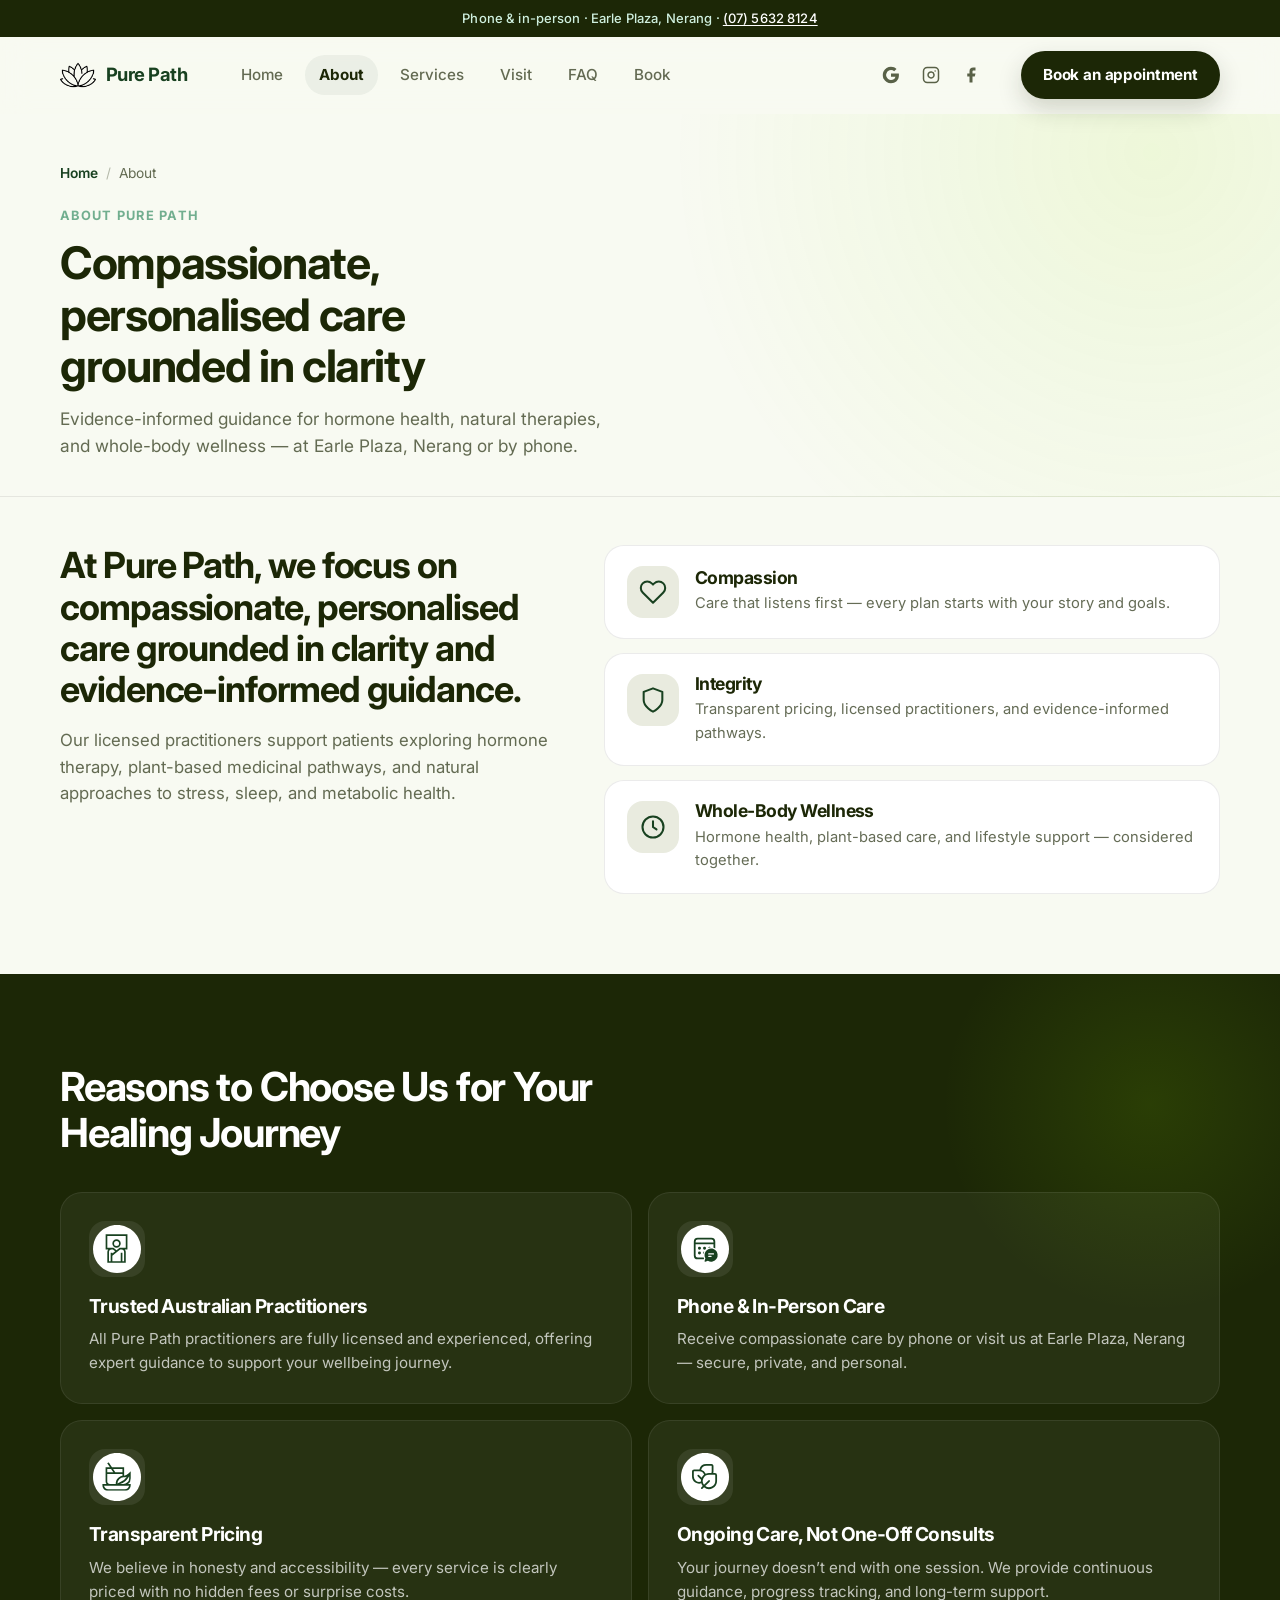
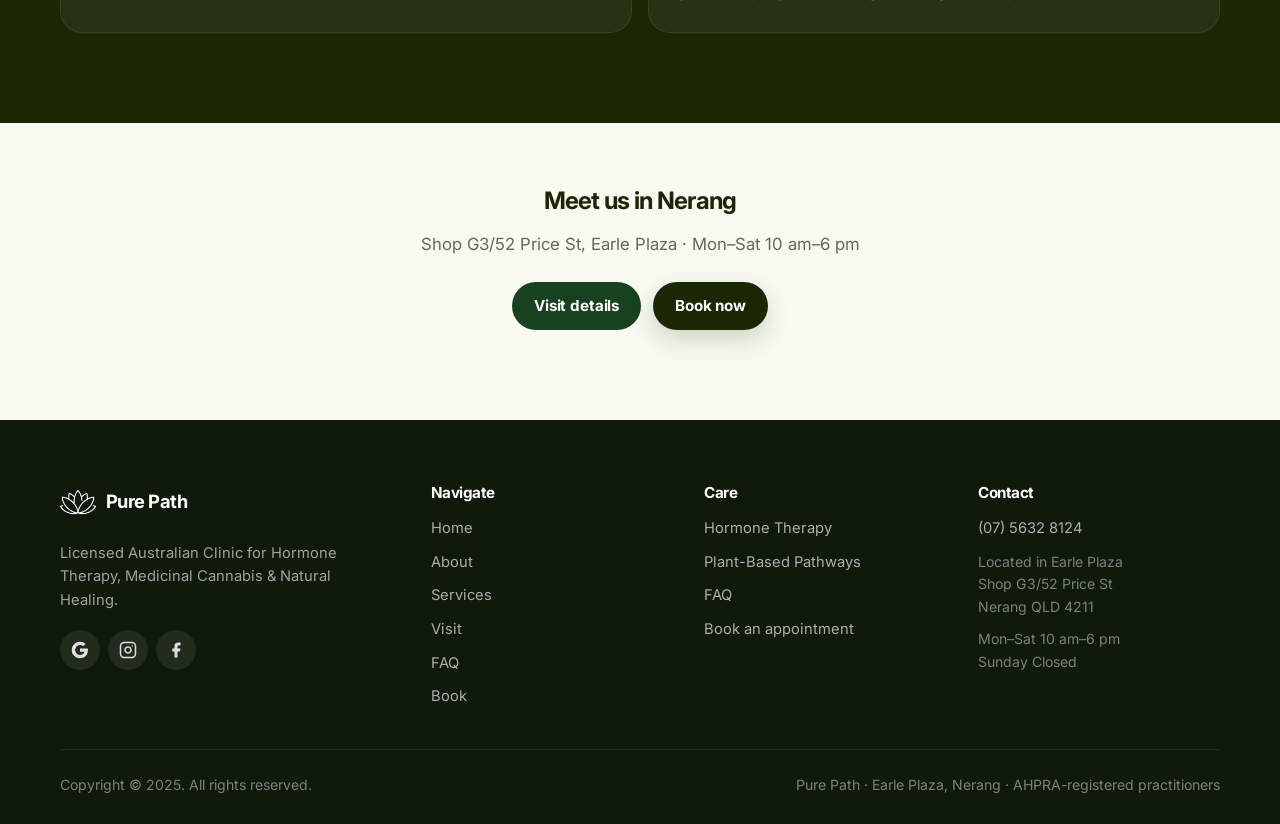
==== about.html @ da2654fc "Add multi-page Pure Path clinic site for SEO Static HTML pages for home, about, services, visit, FAQ" ====
<!DOCTYPE html>
<html lang="en">
<head>
  <meta charset="utf-8">
  <meta name="viewport" content="width=device-width, initial-scale=1">
  <title>About Pure Path | Licensed Practitioners Nerang QLD</title>
  <meta name="description" content="Learn about Pure Path — compassionate, evidence-informed hormone therapy and natural healing at Earle Plaza, Nerang. Call (07) 5632 8124.">
  <meta name="robots" content="index, follow">
  <link rel="canonical" href="https://leaflock420-weedman.github.io/purepath-clone/about.html">
  <meta property="og:type" content="website">
  <meta property="og:title" content="About Pure Path | Licensed Practitioners Nerang QLD">
  <meta property="og:description" content="Learn about Pure Path — compassionate, evidence-informed hormone therapy and natural healing at Earle Plaza, Nerang. Call (07) 5632 8124.">
  <meta property="og:image" content="assets/feature.png">
  <link rel="icon" href="assets/favicon.jpg">
  <link rel="apple-touch-icon" href="assets/logo-icon.png">
  <link rel="preconnect" href="https://api.fontshare.com">
  <link rel="preconnect" href="https://fonts.googleapis.com">
  <link rel="preconnect" href="https://fonts.gstatic.com" crossorigin>
  <link href="https://api.fontshare.com/v2/css?f[]=satoshi@400,500,700,400i,500i,700i&display=swap" rel="stylesheet">
  <link href="https://fonts.googleapis.com/css2?family=Inter:wght@400;500;600;700&display=swap" rel="stylesheet">
  <link rel="stylesheet" href="styles.css">
</head>
<body>  <div class="top-bar" role="note">
    <span>Phone &amp; in-person · Earle Plaza, Nerang · <a href="tel:+61756328124">(07) 5632 8124</a></span>
  </div>
  <header class="site-header" id="top">
    <nav class="nav container" aria-label="Primary">
      <a href="index.html" class="logo" aria-label="Pure Path home">
        <img src="assets/logo-icon.png" alt="Pure Path logo" width="36" height="36" class="logo-mark">
        <span class="logo-text">Pure Path</span>
      </a>
      <ul class="nav-links">
        <li><a href="index.html" data-nav>Home</a></li>
        <li><a href="about.html" data-nav>About</a></li>
        <li><a href="services.html" data-nav>Services</a></li>
        <li><a href="visit.html" data-nav>Visit</a></li>
        <li><a href="faq.html" data-nav>FAQ</a></li>
        <li><a href="book.html" data-nav>Book</a></li>
      </ul>
      <div class="nav-social" aria-label="Social media">
        <a href="https://www.google.com/maps/search/?api=1&amp;query=Shop+G3%2F52+Price+St%2C+Nerang+QLD+4211" target="_blank" rel="noopener noreferrer" aria-label="Google Maps" title="Google">
          <svg width="18" height="18" viewBox="0 0 24 24" fill="currentColor" aria-hidden="true"><path d="M22.56 12.25c0-.78-.07-1.53-.2-2.25H12v4.26h5.92c-.26 1.37-1.04 2.53-2.21 3.31v2.77h3.57c2.08-1.92 3.28-4.74 3.28-8.09z"/><path d="M12 23c2.97 0 5.46-.98 7.28-2.66l-3.57-2.77c-.98.66-2.23 1.06-3.71 1.06-2.86 0-5.29-1.93-6.16-4.53H2.18v2.84C3.99 20.53 7.7 23 12 23z"/><path d="M5.84 14.09c-.22-.66-.35-1.36-.35-2.09s.13-1.43.35-2.09V7.07H2.18C1.43 8.55 1 10.22 1 12s.43 3.45 1.18 4.93l2.85-2.22.81-.62z"/><path d="M12 5.38c1.62 0 3.06.56 4.21 1.64l3.15-3.15C17.45 2.09 14.97 1 12 1 7.7 1 3.99 3.47 2.18 7.07l3.66 2.84c.87-2.6 3.3-4.53 6.16-4.53z"/></svg>
        </a>
        <a href="https://www.instagram.com/" target="_blank" rel="noopener noreferrer" aria-label="Instagram" title="Instagram">
          <svg width="18" height="18" viewBox="0 0 24 24" fill="none" stroke="currentColor" stroke-width="2" stroke-linecap="round" stroke-linejoin="round" aria-hidden="true"><rect x="2" y="2" width="20" height="20" rx="5"/><path d="M16 11.37A4 4 0 1 1 12.63 8 4 4 0 0 1 16 11.37z"/><line x1="17.5" y1="6.5" x2="17.51" y2="6.5"/></svg>
        </a>
        <a href="https://www.facebook.com/" target="_blank" rel="noopener noreferrer" aria-label="Facebook" title="Facebook">
          <svg width="18" height="18" viewBox="0 0 24 24" fill="currentColor" aria-hidden="true"><path d="M18 2h-3a5 5 0 0 0-5 5v3H7v4h3v8h4v-8h3l1-4h-4V7a1 1 0 0 1 1-1h3z"/></svg>
        </a>
      </div>
      <a href="book.html" class="btn btn-primary nav-cta">Book an appointment</a>
      <button class="menu-toggle" type="button" aria-label="Open menu" aria-expanded="false" aria-controls="mobile-menu">
        <span></span><span></span><span></span>
      </button>
    </nav>
    <div class="mobile-menu" id="mobile-menu" hidden>
      <a href="index.html" data-nav>Home</a>
      <a href="about.html" data-nav>About</a>
      <a href="services.html" data-nav>Services</a>
      <a href="visit.html" data-nav>Visit</a>
      <a href="faq.html" data-nav>FAQ</a>
      <a href="book.html" data-nav>Book</a>
      <div class="mobile-social">
        <a href="https://www.google.com/maps/search/?api=1&amp;query=Shop+G3%2F52+Price+St%2C+Nerang+QLD+4211" target="_blank" rel="noopener noreferrer">Google</a>
        <a href="https://www.instagram.com/" target="_blank" rel="noopener noreferrer">Instagram</a>
        <a href="https://www.facebook.com/" target="_blank" rel="noopener noreferrer">Facebook</a>
      </div>
      <a href="tel:+61756328124" class="btn btn-ghost">Call (07) 5632 8124</a>
      <a href="book.html" class="btn btn-primary">Book an appointment</a>
    </div>
  </header>  <main>
    <section class="page-hero">
      <div class="container reveal">
        <nav class="breadcrumb" aria-label="Breadcrumb">
          <a href="index.html">Home</a><span aria-hidden="true">/</span><span>About</span>
        </nav>
        <p class="eyebrow">About Pure Path</p>
        <h1>Compassionate, personalised care grounded in clarity</h1>
        <p class="lead">Evidence-informed guidance for hormone health, natural therapies, and whole-body wellness — at Earle Plaza, Nerang or by phone.</p>
      </div>
    </section>

    <section class="about page-section" style="padding-top:48px;">
      <div class="container">
        <div class="about-grid">
          <div class="about-copy reveal">
            <h2>At Pure Path, we focus on compassionate, personalised care grounded in clarity and evidence-informed guidance.</h2>
            <p class="section-sub" style="margin-top:16px;">Our licensed practitioners support patients exploring hormone therapy, plant-based medicinal pathways, and natural approaches to stress, sleep, and metabolic health.</p>
          </div>
          <div class="value-cards reveal delay-1">
            <article class="value-card">
              <div class="value-icon" aria-hidden="true">
                <svg width="28" height="28" viewBox="0 0 24 24" fill="none"><path d="M20.84 4.61a5.5 5.5 0 0 0-7.78 0L12 5.67l-1.06-1.06a5.5 5.5 0 0 0-7.78 7.78l1.06 1.06L12 21.23l7.78-7.78 1.06-1.06a5.5 5.5 0 0 0 0-7.78z" stroke="currentColor" stroke-width="1.75" stroke-linecap="round" stroke-linejoin="round"/></svg>
              </div>
              <h3>Compassion</h3>
              <p>Care that listens first — every plan starts with your story and goals.</p>
            </article>
            <article class="value-card">
              <div class="value-icon" aria-hidden="true">
                <svg width="28" height="28" viewBox="0 0 24 24" fill="none"><path d="M12 22s8-4 8-10V5l-8-3-8 3v7c0 6 8 10 8 10z" stroke="currentColor" stroke-width="1.75" stroke-linecap="round" stroke-linejoin="round"/></svg>
              </div>
              <h3>Integrity</h3>
              <p>Transparent pricing, licensed practitioners, and evidence-informed pathways.</p>
            </article>
            <article class="value-card">
              <div class="value-icon" aria-hidden="true">
                <svg width="28" height="28" viewBox="0 0 24 24" fill="none"><circle cx="12" cy="12" r="9" stroke="currentColor" stroke-width="1.75"/><path d="M12 7v5l3 2" stroke="currentColor" stroke-width="1.75" stroke-linecap="round"/></svg>
              </div>
              <h3>Whole-Body Wellness</h3>
              <p>Hormone health, plant-based care, and lifestyle support — considered together.</p>
            </article>
          </div>
        </div>
      </div>
    </section>

    <section class="why">
      <div class="container">
        <div class="section-head light reveal">
          <h2>Reasons to Choose Us for Your Healing Journey</h2>
        </div>
        <div class="why-grid">
          <article class="why-card reveal">
            <div class="why-icon"><img src="assets/icon4.svg" alt="" width="48" height="48"></div>
            <h3>Trusted Australian Practitioners</h3>
            <p>All Pure Path practitioners are fully licensed and experienced, offering expert guidance to support your wellbeing journey.</p>
          </article>
          <article class="why-card reveal delay-1">
            <div class="why-icon"><img src="assets/icon5.svg" alt="" width="48" height="48"></div>
            <h3>Phone &amp; In-Person Care</h3>
            <p>Receive compassionate care by phone or visit us at Earle Plaza, Nerang — secure, private, and personal.</p>
          </article>
          <article class="why-card reveal delay-2">
            <div class="why-icon"><img src="assets/icon6.svg" alt="" width="48" height="48"></div>
            <h3>Transparent Pricing</h3>
            <p>We believe in honesty and accessibility — every service is clearly priced with no hidden fees or surprise costs.</p>
          </article>
          <article class="why-card reveal delay-3">
            <div class="why-icon"><img src="assets/icon7.svg" alt="" width="48" height="48"></div>
            <h3>Ongoing Care, Not One-Off Consults</h3>
            <p>Your journey doesn’t end with one session. We provide continuous guidance, progress tracking, and long-term support.</p>
          </article>
        </div>
      </div>
    </section>

    <section class="page-section">
      <div class="container" style="text-align:center; max-width:560px;">
        <h2 style="margin-bottom:16px;">Meet us in Nerang</h2>
        <p class="section-sub" style="margin-bottom:24px;">Shop G3/52 Price St, Earle Plaza · Mon–Sat 10 am–6 pm</p>
        <a href="visit.html" class="btn btn-dark">Visit details</a>
        <a href="book.html" class="btn btn-primary" style="margin-left:8px;">Book now</a>
      </div>
    </section>
  </main>  <footer class="site-footer">
    <div class="container footer-grid">
      <div class="footer-brand">
        <a href="index.html" class="logo light">
          <img src="assets/logo-icon.png" alt="" width="36" height="36" class="logo-mark invert">
          <span class="logo-text">Pure Path</span>
        </a>
        <p>Licensed Australian Clinic for Hormone Therapy, Medicinal Cannabis &amp; Natural Healing.</p>
        <div class="footer-social" aria-label="Social media">
          <a href="https://www.google.com/maps/search/?api=1&amp;query=Shop+G3%2F52+Price+St%2C+Nerang+QLD+4211" target="_blank" rel="noopener noreferrer" aria-label="Google Maps">
            <svg width="18" height="18" viewBox="0 0 24 24" fill="currentColor" aria-hidden="true"><path d="M22.56 12.25c0-.78-.07-1.53-.2-2.25H12v4.26h5.92c-.26 1.37-1.04 2.53-2.21 3.31v2.77h3.57c2.08-1.92 3.28-4.74 3.28-8.09z"/><path d="M12 23c2.97 0 5.46-.98 7.28-2.66l-3.57-2.77c-.98.66-2.23 1.06-3.71 1.06-2.86 0-5.29-1.93-6.16-4.53H2.18v2.84C3.99 20.53 7.7 23 12 23z"/><path d="M5.84 14.09c-.22-.66-.35-1.36-.35-2.09s.13-1.43.35-2.09V7.07H2.18C1.43 8.55 1 10.22 1 12s.43 3.45 1.18 4.93l2.85-2.22.81-.62z"/><path d="M12 5.38c1.62 0 3.06.56 4.21 1.64l3.15-3.15C17.45 2.09 14.97 1 12 1 7.7 1 3.99 3.47 2.18 7.07l3.66 2.84c.87-2.6 3.3-4.53 6.16-4.53z"/></svg>
          </a>
          <a href="https://www.instagram.com/" target="_blank" rel="noopener noreferrer" aria-label="Instagram">
            <svg width="18" height="18" viewBox="0 0 24 24" fill="none" stroke="currentColor" stroke-width="2" stroke-linecap="round" stroke-linejoin="round" aria-hidden="true"><rect x="2" y="2" width="20" height="20" rx="5"/><path d="M16 11.37A4 4 0 1 1 12.63 8 4 4 0 0 1 16 11.37z"/><line x1="17.5" y1="6.5" x2="17.51" y2="6.5"/></svg>
          </a>
          <a href="https://www.facebook.com/" target="_blank" rel="noopener noreferrer" aria-label="Facebook">
            <svg width="18" height="18" viewBox="0 0 24 24" fill="currentColor" aria-hidden="true"><path d="M18 2h-3a5 5 0 0 0-5 5v3H7v4h3v8h4v-8h3l1-4h-4V7a1 1 0 0 1 1-1h3z"/></svg>
          </a>
        </div>
      </div>
      <div class="footer-col">
        <h4>Navigate</h4>
        <a href="index.html">Home</a>
        <a href="about.html">About</a>
        <a href="services.html">Services</a>
        <a href="visit.html">Visit</a>
        <a href="faq.html">FAQ</a>
        <a href="book.html">Book</a>
      </div>
      <div class="footer-col">
        <h4>Care</h4>
        <a href="services.html">Hormone Therapy</a>
        <a href="services.html">Plant-Based Pathways</a>
        <a href="faq.html">FAQ</a>
        <a href="book.html">Book an appointment</a>
      </div>
      <div class="footer-col">
        <h4>Contact</h4>
        <a href="tel:+61756328124">(07) 5632 8124</a>
        <p class="muted">Located in Earle Plaza<br>Shop G3/52 Price St<br>Nerang QLD 4211</p>
        <p class="muted">Mon–Sat 10 am–6 pm<br>Sunday Closed</p>
      </div>
    </div>
    <div class="container footer-bottom">
      <p>Copyright © 2025. All rights reserved.</p>
      <p class="muted">Pure Path · Earle Plaza, Nerang · AHPRA-registered practitioners</p>
    </div>
  </footer>
  <script src="app.js"></script>
</body>
</html>
---- styles.css ----
/* Pure Path — polished clone */
:root {
  --green-deep: #184120;
  --green-ink: #1c2706;
  --green-mid: #71ae8f;
  --green-lime: #90e300;
  --green-mint: #cff0df;
  --sage: #d5dec5;
  --cream: #f8faf2;
  --cream-2: #e9ebdf;
  --white: #ffffff;
  --ink: #161616;
  --muted: rgba(28, 39, 6, 0.68);
  --line: rgba(0, 0, 0, 0.08);
  --shadow: 0 20px 50px rgba(24, 65, 32, 0.12);
  --shadow-sm: 0 8px 24px rgba(24, 65, 32, 0.08);
  --radius: 20px;
  --radius-sm: 14px;
  --radius-pill: 999px;
  --font-display: "Satoshi", "Inter", system-ui, sans-serif;
  --font-body: "Inter", system-ui, sans-serif;
  --container: 1160px;
  --header-h: 76px;
  --ease: cubic-bezier(0.22, 1, 0.36, 1);
}

*,
*::before,
*::after {
  box-sizing: border-box;
}

html {
  scroll-behavior: smooth;
  scroll-padding-top: calc(var(--header-h) + 24px);
}

body {
  margin: 0;
  font-family: var(--font-body);
  font-size: 16px;
  line-height: 1.6;
  color: var(--green-ink);
  background: var(--cream);
  -webkit-font-smoothing: antialiased;
  text-rendering: optimizeLegibility;
}

img {
  max-width: 100%;
  display: block;
}

a {
  color: inherit;
  text-decoration: none;
}

button,
input,
select,
textarea {
  font: inherit;
  color: inherit;
}

h1, h2, h3, h4 {
  font-family: var(--font-display);
  line-height: 1.15;
  letter-spacing: -0.03em;
  margin: 0;
  font-weight: 700;
  color: var(--green-ink);
}

p {
  margin: 0;
}

.container {
  width: min(100% - 40px, var(--container));
  margin-inline: auto;
}

/* Top bar */
.top-bar {
  background: var(--green-ink);
  color: var(--green-mint);
  text-align: center;
  font-size: 13px;
  font-weight: 500;
  letter-spacing: 0.01em;
  padding: 8px 16px;
}

.top-bar a {
  color: var(--white);
  text-decoration: underline;
  text-underline-offset: 2px;
}

.top-bar a:hover {
  color: var(--green-lime);
}

/* Header */
.site-header {
  position: sticky;
  top: 0;
  z-index: 100;
  background: rgba(248, 250, 242, 0.86);
  backdrop-filter: blur(14px);
  border-bottom: 1px solid transparent;
  transition: border-color 0.25s var(--ease), box-shadow 0.25s var(--ease);
}

.site-header.scrolled {
  border-bottom-color: var(--line);
  box-shadow: 0 8px 30px rgba(24, 65, 32, 0.06);
}

.nav {
  min-height: var(--header-h);
  display: flex;
  align-items: center;
  gap: 28px;
}

.logo {
  display: inline-flex;
  align-items: center;
  gap: 10px;
  font-family: var(--font-display);
  font-weight: 700;
  font-size: 1.15rem;
  letter-spacing: -0.03em;
  color: var(--green-deep);
  flex-shrink: 0;
}

.logo-mark {
  width: 36px;
  height: 36px;
  object-fit: contain;
  border-radius: 10px;
}

.logo.light .logo-text {
  color: var(--white);
}

.logo-mark.invert {
  filter: brightness(0) invert(1);
}

.nav-links {
  list-style: none;
  display: flex;
  gap: 8px;
  margin: 0 auto 0 12px;
  padding: 0;
}

.nav-links a {
  display: block;
  padding: 8px 14px;
  border-radius: var(--radius-pill);
  font-size: 0.95rem;
  font-weight: 500;
  color: var(--muted);
  transition: color 0.2s, background 0.2s;
}

.nav-links a:hover,
.nav-links a:focus-visible,
.nav-links a.is-active {
  color: var(--green-ink);
  background: rgba(24, 65, 32, 0.06);
}

.nav-links a.is-active {
  font-weight: 700;
}

/* Inner page hero */
.page-hero {
  padding: 48px 0 36px;
  background:
    radial-gradient(circle at 90% 10%, rgba(144, 227, 0, 0.1), transparent 40%),
    var(--cream);
  border-bottom: 1px solid var(--line);
}

.page-hero h1 {
  font-size: clamp(2rem, 4vw, 2.8rem);
  margin-bottom: 12px;
  max-width: 18ch;
}

.page-hero .lead {
  margin-bottom: 0;
  max-width: 52ch;
}

.page-section {
  padding: 64px 0 90px;
}

.breadcrumb {
  display: flex;
  flex-wrap: wrap;
  gap: 8px;
  font-size: 0.86rem;
  color: var(--muted);
  margin-bottom: 18px;
}

.breadcrumb a {
  color: var(--green-deep);
  font-weight: 600;
}

.breadcrumb span[aria-hidden="true"] {
  opacity: 0.45;
}

.nav-social {
  display: flex;
  align-items: center;
  gap: 4px;
  margin-left: auto;
}

.nav-social a {
  display: grid;
  place-items: center;
  width: 36px;
  height: 36px;
  border-radius: 50%;
  color: var(--green-ink);
  opacity: 0.72;
  transition: opacity 0.2s, background 0.2s, color 0.2s;
}

.nav-social a:hover,
.nav-social a:focus-visible {
  opacity: 1;
  background: rgba(24, 65, 32, 0.08);
  color: var(--green-deep);
}

.nav-cta {
  margin-left: 4px;
}

.menu-toggle {
  display: none;
  margin-left: auto;
  width: 44px;
  height: 44px;
  border: 0;
  background: transparent;
  padding: 10px;
  cursor: pointer;
  flex-direction: column;
  justify-content: center;
  gap: 6px;
}

.menu-toggle span {
  display: block;
  height: 2px;
  width: 100%;
  background: var(--green-ink);
  border-radius: 2px;
  transition: transform 0.25s var(--ease), opacity 0.2s;
}

.menu-toggle[aria-expanded="true"] span:nth-child(1) {
  transform: translateY(8px) rotate(45deg);
}
.menu-toggle[aria-expanded="true"] span:nth-child(2) {
  opacity: 0;
}
.menu-toggle[aria-expanded="true"] span:nth-child(3) {
  transform: translateY(-8px) rotate(-45deg);
}

.mobile-menu {
  display: none;
  flex-direction: column;
  gap: 8px;
  padding: 8px 20px 24px;
  border-top: 1px solid var(--line);
  background: var(--cream);
}

.mobile-menu a {
  padding: 12px 14px;
  border-radius: 12px;
  font-weight: 500;
}

.mobile-menu a:not(.btn):hover {
  background: rgba(24, 65, 32, 0.06);
}

.mobile-menu .btn {
  margin-top: 8px;
  text-align: center;
}

.mobile-social {
  display: flex;
  flex-wrap: wrap;
  gap: 8px;
  padding: 8px 0 4px;
}

.mobile-social a {
  padding: 8px 14px !important;
  border-radius: var(--radius-pill) !important;
  background: rgba(24, 65, 32, 0.06);
  font-size: 0.88rem;
  font-weight: 600;
}

.btn-sm {
  padding: 10px 18px;
  font-size: 0.88rem;
  margin-top: 14px;
}

/* Buttons */
.btn {
  display: inline-flex;
  align-items: center;
  justify-content: center;
  gap: 8px;
  border: 0;
  border-radius: var(--radius-pill);
  font-family: var(--font-display);
  font-weight: 700;
  font-size: 0.95rem;
  letter-spacing: -0.01em;
  padding: 12px 22px;
  cursor: pointer;
  transition: transform 0.2s var(--ease), box-shadow 0.2s var(--ease), background 0.2s, color 0.2s;
  white-space: nowrap;
}

.btn:hover {
  transform: translateY(-1px);
}

.btn:active {
  transform: translateY(0);
}

.btn-primary {
  background: var(--green-ink);
  color: var(--white);
  box-shadow: 0 10px 24px rgba(28, 39, 6, 0.18);
}

.btn-primary:hover {
  background: #24320a;
  box-shadow: 0 14px 28px rgba(28, 39, 6, 0.22);
}

.btn-ghost {
  background: transparent;
  color: var(--green-ink);
  border: 1.5px solid rgba(28, 39, 6, 0.18);
}

.btn-ghost:hover {
  border-color: var(--green-ink);
  background: rgba(28, 39, 6, 0.04);
}

.btn-dark {
  background: var(--green-deep);
  color: var(--white);
}

.btn-lg {
  padding: 15px 26px;
  font-size: 1rem;
}

.btn-block {
  width: 100%;
}

/* Hero */
.hero {
  padding: 48px 0 72px;
  overflow: hidden;
  position: relative;
}

.hero::before {
  content: "";
  position: absolute;
  inset: -20% 40% auto -10%;
  height: 70%;
  background: radial-gradient(circle, rgba(144, 227, 0, 0.12), transparent 65%);
  pointer-events: none;
}

.hero-grid {
  display: grid;
  grid-template-columns: 1.05fr 0.95fr;
  gap: 48px;
  align-items: center;
  position: relative;
}

.pill-row {
  display: flex;
  flex-wrap: wrap;
  gap: 8px;
  margin-bottom: 22px;
}

.pill {
  display: inline-flex;
  align-items: center;
  gap: 8px;
  background: var(--white);
  border: 1px solid var(--line);
  border-radius: var(--radius-pill);
  padding: 8px 14px;
  font-size: 0.86rem;
  font-weight: 600;
  color: var(--green-ink);
  box-shadow: var(--shadow-sm);
}

.pill-accent {
  background: var(--green-ink);
  color: var(--white);
  border-color: transparent;
}

.dot {
  width: 8px;
  height: 8px;
  border-radius: 50%;
  background: var(--green-mid);
}

.dot.lime {
  background: var(--green-lime);
  box-shadow: 0 0 0 3px rgba(144, 227, 0, 0.25);
}

.hero h1 {
  font-size: clamp(2.4rem, 5vw, 3.75rem);
  margin-bottom: 18px;
  max-width: 14ch;
}

.hero h1 em {
  font-style: italic;
  font-weight: 500;
  color: var(--green-deep);
}

.lead {
  font-size: 1.08rem;
  color: var(--muted);
  max-width: 42ch;
  margin-bottom: 28px;
}

.lead.light {
  color: rgba(255, 255, 255, 0.78);
}

.hero-actions {
  display: flex;
  flex-wrap: wrap;
  gap: 12px;
  margin-bottom: 32px;
}

.trust-row {
  display: flex;
  align-items: center;
  gap: 14px;
}

.trust-avatars {
  display: flex;
}

.trust-avatars img {
  width: 38px;
  height: 38px;
  border-radius: 50%;
  object-fit: cover;
  border: 2px solid var(--cream);
  margin-left: -10px;
  background: var(--sage);
}

.trust-avatars img:first-child {
  margin-left: 0;
}

.trust-row p {
  font-size: 0.88rem;
  color: var(--muted);
  max-width: 24ch;
}

.hero-visual {
  position: relative;
}

.hero-frame {
  position: relative;
  border-radius: 28px;
  overflow: hidden;
  background: var(--sage);
  box-shadow: var(--shadow);
  aspect-ratio: 4 / 5;
}

.hero-main-img {
  width: 100%;
  height: 100%;
  object-fit: cover;
}

.float-card {
  position: absolute;
  right: 18px;
  bottom: 18px;
  left: 18px;
  max-width: 320px;
  margin-left: auto;
}

.price-card {
  background: rgba(248, 250, 242, 0.94);
  backdrop-filter: blur(12px);
  border: 1px solid rgba(255, 255, 255, 0.55);
  border-radius: 22px;
  padding: 20px 22px;
  box-shadow: 0 16px 40px rgba(24, 65, 32, 0.18);
}

.price-label {
  font-size: 0.8rem;
  font-weight: 600;
  color: var(--muted);
  text-transform: uppercase;
  letter-spacing: 0.06em;
}

.price-value {
  font-family: var(--font-display);
  font-size: 2.8rem;
  font-weight: 700;
  letter-spacing: -0.04em;
  line-height: 1;
  color: var(--green-ink);
  margin: 4px 0 10px;
}

.price-card > p {
  font-size: 0.9rem;
  color: var(--muted);
  margin-bottom: 14px;
}

.check-list {
  list-style: none;
  margin: 0;
  padding: 0;
  display: grid;
  gap: 8px;
}

.check-list li {
  position: relative;
  padding-left: 26px;
  font-size: 0.9rem;
  font-weight: 500;
}

.check-list li::before {
  content: "";
  position: absolute;
  left: 0;
  top: 0.2em;
  width: 16px;
  height: 16px;
  background: url("assets/check.svg") center / contain no-repeat;
}

.check-list.light li {
  color: rgba(255, 255, 255, 0.9);
}

.check-list.light li::before {
  filter: invert(1) brightness(1.2);
}

/* Intro strip */
.intro-strip {
  padding: 0 0 40px;
}

.intro-inner {
  display: flex;
  align-items: center;
  justify-content: space-between;
  gap: 28px;
  background: var(--white);
  border: 1px solid var(--line);
  border-radius: 24px;
  padding: 28px 32px;
  box-shadow: var(--shadow-sm);
}

.intro-inner p {
  font-size: 1.05rem;
  color: var(--muted);
  max-width: 70ch;
}

.intro-inner strong {
  color: var(--green-ink);
  font-weight: 600;
}

/* About */
.about {
  padding: 80px 0;
}

.about-grid {
  display: grid;
  grid-template-columns: 0.9fr 1.1fr;
  gap: 40px;
  align-items: start;
}

.eyebrow {
  display: inline-block;
  font-size: 0.8rem;
  font-weight: 700;
  letter-spacing: 0.1em;
  text-transform: uppercase;
  color: var(--green-mid);
  margin-bottom: 12px;
}

.eyebrow.light {
  color: var(--green-lime);
}

.about-copy h2 {
  font-size: clamp(1.7rem, 3vw, 2.25rem);
  max-width: 22ch;
}

.value-cards {
  display: grid;
  gap: 14px;
}

.value-card {
  display: grid;
  grid-template-columns: auto 1fr;
  grid-template-rows: auto auto;
  column-gap: 16px;
  row-gap: 4px;
  background: var(--white);
  border: 1px solid var(--line);
  border-radius: var(--radius);
  padding: 20px 22px;
  transition: transform 0.25s var(--ease), box-shadow 0.25s var(--ease);
}

.value-card:hover {
  transform: translateY(-2px);
  box-shadow: var(--shadow-sm);
}

.value-icon {
  grid-row: span 2;
  width: 52px;
  height: 52px;
  border-radius: 16px;
  background: var(--cream-2);
  color: var(--green-deep);
  display: grid;
  place-items: center;
}

.value-card h3 {
  font-size: 1.1rem;
  align-self: end;
}

.value-card p {
  font-size: 0.92rem;
  color: var(--muted);
}

/* How it works */
.how {
  padding: 40px 0 90px;
}

.section-head {
  max-width: 640px;
  margin-bottom: 40px;
}

.section-head h2 {
  font-size: clamp(1.8rem, 3.2vw, 2.5rem);
  margin-bottom: 12px;
}

.section-sub {
  color: var(--muted);
  font-size: 1.05rem;
}

.section-head.light h2 {
  color: var(--white);
}

.steps {
  display: grid;
  grid-template-columns: repeat(3, 1fr);
  gap: 18px;
}

.step {
  position: relative;
  background: var(--white);
  border: 1px solid var(--line);
  border-radius: 24px;
  padding: 28px 24px 30px;
  overflow: hidden;
  transition: transform 0.25s var(--ease), box-shadow 0.25s var(--ease);
}

.step:hover {
  transform: translateY(-4px);
  box-shadow: var(--shadow);
}

.step-num {
  position: absolute;
  top: 18px;
  right: 20px;
  font-family: var(--font-display);
  font-weight: 700;
  font-size: 0.85rem;
  color: var(--sage);
  letter-spacing: 0.08em;
}

.step-icon {
  width: 64px;
  height: 64px;
  border-radius: 50%;
  background: var(--green-ink);
  display: grid;
  place-items: center;
  margin-bottom: 20px;
  box-shadow: 0 10px 24px rgba(28, 39, 6, 0.18);
}

.step h3 {
  font-size: 1.2rem;
  margin-bottom: 8px;
}

.step p {
  color: var(--muted);
  font-size: 0.95rem;
}

/* Why choose us */
.why {
  background: var(--green-ink);
  color: var(--white);
  padding: 90px 0;
  position: relative;
  overflow: hidden;
}

.why::before {
  content: "";
  position: absolute;
  width: 420px;
  height: 420px;
  right: -80px;
  top: -80px;
  background: radial-gradient(circle, rgba(144, 227, 0, 0.12), transparent 70%);
  pointer-events: none;
}

.why .section-head {
  margin-bottom: 36px;
}

.why-grid {
  display: grid;
  grid-template-columns: repeat(2, 1fr);
  gap: 16px;
}

.why-card {
  background: rgba(255, 255, 255, 0.05);
  border: 1px solid rgba(255, 255, 255, 0.08);
  border-radius: 22px;
  padding: 28px;
  transition: background 0.25s, transform 0.25s var(--ease);
}

.why-card:hover {
  background: rgba(255, 255, 255, 0.08);
  transform: translateY(-2px);
}

.why-icon {
  width: 56px;
  height: 56px;
  border-radius: 16px;
  background: rgba(255, 255, 255, 0.08);
  display: grid;
  place-items: center;
  margin-bottom: 18px;
}

.why-card h3 {
  color: var(--white);
  font-size: 1.2rem;
  margin-bottom: 10px;
}

.why-card p {
  color: rgba(255, 255, 255, 0.72);
  font-size: 0.95rem;
}

/* Services */
.services {
  padding: 90px 0;
}

.service-grid {
  display: grid;
  grid-template-columns: repeat(4, 1fr);
  gap: 16px;
}

.service-card {
  background: var(--white);
  border: 1px solid var(--line);
  border-radius: 24px;
  overflow: hidden;
  display: flex;
  flex-direction: column;
  transition: transform 0.25s var(--ease), box-shadow 0.25s var(--ease);
}

.service-card:hover {
  transform: translateY(-4px);
  box-shadow: var(--shadow);
}

.service-media {
  position: relative;
  aspect-ratio: 4 / 5;
  overflow: hidden;
  background: var(--sage);
}

.service-media img {
  width: 100%;
  height: 100%;
  object-fit: cover;
  transition: transform 0.5s var(--ease);
}

.service-card:hover .service-media img {
  transform: scale(1.04);
}

.service-tag {
  position: absolute;
  top: 14px;
  left: 14px;
  background: rgba(248, 250, 242, 0.92);
  backdrop-filter: blur(8px);
  border-radius: var(--radius-pill);
  padding: 6px 12px;
  font-size: 0.75rem;
  font-weight: 700;
  letter-spacing: 0.04em;
  text-transform: uppercase;
  color: var(--green-ink);
}

.service-body {
  padding: 20px 18px 22px;
  display: flex;
  flex-direction: column;
  flex: 1;
  gap: 8px;
}

.service-body h3 {
  font-size: 1.1rem;
}

.service-body p {
  color: var(--muted);
  font-size: 0.9rem;
  flex: 1;
}

.text-link {
  font-weight: 700;
  font-size: 0.92rem;
  color: var(--green-deep);
  margin-top: 8px;
  display: inline-flex;
  align-items: center;
  gap: 6px;
  transition: gap 0.2s var(--ease);
}

.text-link:hover {
  gap: 10px;
}

/* Care band */
.care-band {
  padding: 20px 0 90px;
}

.care-inner {
  display: grid;
  grid-template-columns: 1fr 1fr;
  gap: 36px;
  align-items: center;
  background: var(--white);
  border: 1px solid var(--line);
  border-radius: 32px;
  padding: 20px;
  box-shadow: var(--shadow-sm);
}

.care-visual {
  border-radius: 24px;
  overflow: hidden;
  min-height: 360px;
  background: var(--green-deep);
}

.care-visual img {
  width: 100%;
  height: 100%;
  min-height: 360px;
  object-fit: cover;
}

.care-copy {
  padding: 20px 28px 20px 8px;
}

.stat-pills {
  display: flex;
  flex-wrap: wrap;
  gap: 8px;
  margin-bottom: 22px;
}

.stat-pills span {
  background: var(--cream);
  border: 1px solid var(--line);
  border-radius: var(--radius-pill);
  padding: 8px 12px;
  font-size: 0.84rem;
  font-weight: 600;
}

.care-copy h2 {
  font-size: clamp(1.5rem, 2.5vw, 2rem);
  margin-bottom: 14px;
  max-width: 22ch;
}

.care-copy > p {
  color: var(--muted);
  margin-bottom: 24px;
  max-width: 48ch;
}

/* FAQ */
.faq {
  padding: 40px 0 90px;
}

.faq-grid {
  display: grid;
  grid-template-columns: 0.85fr 1.15fr;
  gap: 48px;
  align-items: start;
}

.faq-list {
  display: grid;
  gap: 12px;
}

.faq-item {
  background: var(--white);
  border: 1px solid var(--line);
  border-radius: var(--radius);
  overflow: hidden;
  transition: box-shadow 0.2s;
}

.faq-item[open] {
  box-shadow: var(--shadow-sm);
  border-color: rgba(24, 65, 32, 0.12);
}

.faq-item summary {
  list-style: none;
  cursor: pointer;
  padding: 20px 56px 20px 22px;
  font-family: var(--font-display);
  font-weight: 700;
  font-size: 1.05rem;
  letter-spacing: -0.02em;
  position: relative;
  color: var(--green-ink);
}

.faq-item summary::-webkit-details-marker {
  display: none;
}

.faq-item summary::after {
  content: "";
  position: absolute;
  right: 18px;
  top: 50%;
  width: 28px;
  height: 28px;
  border-radius: 50%;
  background: var(--green-ink) url("data:image/svg+xml,%3Csvg xmlns='http://www.w3.org/2000/svg' width='14' height='14' viewBox='0 0 24 24' fill='none' stroke='%23fff' stroke-width='2.5' stroke-linecap='round'%3E%3Cpath d='M12 5v14M5 12h14'/%3E%3C/svg%3E") center / 14px no-repeat;
  transform: translateY(-50%);
  transition: transform 0.25s var(--ease), background 0.2s;
}

.faq-item[open] summary::after {
  transform: translateY(-50%) rotate(45deg);
  background-color: var(--green-mid);
}

.faq-item p {
  padding: 0 22px 22px;
  color: var(--muted);
  max-width: 60ch;
}

/* Visit / location */
.visit {
  padding: 40px 0 90px;
}

.visit-grid {
  display: grid;
  grid-template-columns: repeat(3, 1fr);
  gap: 16px;
  margin-bottom: 28px;
}

.visit-card {
  background: var(--white);
  border: 1px solid var(--line);
  border-radius: 24px;
  padding: 28px 24px;
  box-shadow: var(--shadow-sm);
  transition: transform 0.25s var(--ease), box-shadow 0.25s var(--ease);
}

.visit-card:hover {
  transform: translateY(-3px);
  box-shadow: var(--shadow);
}

.visit-icon {
  width: 52px;
  height: 52px;
  border-radius: 16px;
  background: var(--green-ink);
  color: var(--white);
  display: grid;
  place-items: center;
  margin-bottom: 18px;
}

.visit-card h3 {
  font-size: 1.2rem;
  margin-bottom: 6px;
}

.visit-label {
  font-size: 0.88rem;
  font-weight: 600;
  color: var(--green-mid);
  margin-bottom: 8px;
}

.visit-card > p {
  color: var(--muted);
  font-size: 0.95rem;
  line-height: 1.55;
}

.phone-link {
  font-family: var(--font-display);
  font-size: 1.45rem;
  font-weight: 700;
  letter-spacing: -0.02em;
  color: var(--green-ink) !important;
  display: inline-block;
  margin: 4px 0 8px;
  transition: color 0.2s;
}

.phone-link:hover {
  color: var(--green-deep) !important;
}

.muted-ink {
  color: var(--muted) !important;
  font-size: 0.9rem !important;
}

.travel-chips {
  display: flex;
  flex-wrap: wrap;
  gap: 8px;
  margin: 14px 0 4px;
}

.travel-chips span {
  background: var(--cream);
  border: 1px solid var(--line);
  border-radius: var(--radius-pill);
  padding: 6px 12px;
  font-size: 0.82rem;
  font-weight: 600;
  color: var(--green-ink);
}

.hours-list {
  list-style: none;
  margin: 12px 0 0;
  padding: 0;
  display: grid;
  gap: 8px;
}

.hours-list li {
  display: flex;
  justify-content: space-between;
  gap: 12px;
  font-size: 0.9rem;
  padding-bottom: 8px;
  border-bottom: 1px solid var(--line);
}

.hours-list li:last-child {
  border-bottom: 0;
  padding-bottom: 0;
}

.hours-list li span:first-child {
  font-weight: 600;
  color: var(--green-ink);
}

.hours-list li span:last-child {
  color: var(--muted);
  font-variant-numeric: tabular-nums;
}

.hours-list li.closed span:last-child {
  color: #a14b3a;
  font-weight: 600;
}

.visit-social {
  display: flex;
  flex-wrap: wrap;
  align-items: center;
  justify-content: space-between;
  gap: 16px;
  background: var(--white);
  border: 1px solid var(--line);
  border-radius: 20px;
  padding: 18px 24px;
}

.visit-social > p {
  font-family: var(--font-display);
  font-weight: 700;
  font-size: 1rem;
  letter-spacing: -0.02em;
}

.social-row {
  display: flex;
  flex-wrap: wrap;
  gap: 10px;
}

.social-btn {
  display: inline-flex;
  align-items: center;
  gap: 10px;
  padding: 10px 16px;
  border-radius: var(--radius-pill);
  background: var(--cream);
  border: 1px solid var(--line);
  font-weight: 600;
  font-size: 0.9rem;
  color: var(--green-ink);
  transition: background 0.2s, transform 0.2s var(--ease), border-color 0.2s;
}

.social-btn:hover {
  background: var(--green-ink);
  border-color: var(--green-ink);
  color: var(--white);
  transform: translateY(-1px);
}

.footer-social {
  display: flex;
  gap: 8px;
  margin-top: 18px;
}

.footer-social a {
  display: grid;
  place-items: center;
  width: 40px;
  height: 40px;
  border-radius: 50%;
  background: rgba(255, 255, 255, 0.08);
  color: rgba(255, 255, 255, 0.85);
  transition: background 0.2s, color 0.2s;
}

.footer-social a:hover {
  background: rgba(255, 255, 255, 0.16);
  color: var(--green-mint);
}

.book-copy a {
  color: var(--green-lime);
}

.book-form .form-note a {
  color: var(--green-deep);
  font-weight: 600;
  text-decoration: underline;
  text-underline-offset: 2px;
}

.faq-item p a {
  color: var(--green-deep);
  font-weight: 600;
  text-decoration: underline;
  text-underline-offset: 2px;
}

/* Booking */
.book {
  background:
    radial-gradient(circle at 80% 20%, rgba(144, 227, 0, 0.14), transparent 40%),
    linear-gradient(160deg, #16351b 0%, #1c2706 55%, #122016 100%);
  color: var(--white);
  padding: 90px 0;
}

.book-grid {
  display: grid;
  grid-template-columns: 1fr 1fr;
  gap: 48px;
  align-items: center;
}

.book-copy h2 {
  color: var(--white);
  font-size: clamp(2rem, 3.5vw, 2.8rem);
  margin-bottom: 14px;
  max-width: 16ch;
}

.book-copy .check-list {
  margin-top: 28px;
}

.book-form {
  background: var(--white);
  color: var(--green-ink);
  border-radius: 28px;
  padding: 32px 28px;
  box-shadow: 0 30px 60px rgba(0, 0, 0, 0.25);
}

.book-form h3 {
  font-size: 1.35rem;
  margin-bottom: 4px;
}

.form-note {
  color: var(--muted);
  font-size: 0.92rem;
  margin-bottom: 22px;
}

.book-form label {
  display: grid;
  gap: 6px;
  margin-bottom: 14px;
  font-size: 0.88rem;
  font-weight: 600;
}

.book-form label span em {
  font-style: normal;
  font-weight: 400;
  color: var(--muted);
}

.field-row {
  display: grid;
  grid-template-columns: 1fr 1fr;
  gap: 12px;
}

.book-form input,
.book-form select,
.book-form textarea {
  width: 100%;
  border: 1.5px solid rgba(28, 39, 6, 0.12);
  border-radius: 12px;
  padding: 12px 14px;
  background: var(--cream);
  font-weight: 400;
  transition: border-color 0.2s, box-shadow 0.2s, background 0.2s;
}

.book-form input:focus,
.book-form select:focus,
.book-form textarea:focus {
  outline: none;
  border-color: var(--green-mid);
  background: var(--white);
  box-shadow: 0 0 0 4px rgba(113, 174, 143, 0.18);
}

.book-form .checkbox {
  display: flex;
  align-items: flex-start;
  gap: 10px;
  font-weight: 400;
  font-size: 0.86rem;
  color: var(--muted);
  margin: 8px 0 18px;
}

.book-form .checkbox input {
  width: 18px;
  height: 18px;
  margin-top: 2px;
  flex-shrink: 0;
  accent-color: var(--green-ink);
}

.form-success {
  margin-top: 16px;
  padding: 14px 16px;
  border-radius: 12px;
  background: var(--green-mint);
  color: var(--green-deep);
  font-weight: 600;
  font-size: 0.92rem;
}

/* Footer */
.site-footer {
  background: #0f1a0a;
  color: rgba(255, 255, 255, 0.78);
  padding: 64px 0 28px;
}

.footer-grid {
  display: grid;
  grid-template-columns: 1.4fr 1fr 1fr 1fr;
  gap: 32px;
  padding-bottom: 40px;
  border-bottom: 1px solid rgba(255, 255, 255, 0.08);
}

.footer-brand p {
  margin-top: 14px;
  max-width: 32ch;
  font-size: 0.92rem;
  color: rgba(255, 255, 255, 0.6);
}

.footer-col {
  display: flex;
  flex-direction: column;
  gap: 10px;
}

.footer-col h4 {
  color: var(--white);
  font-size: 0.95rem;
  margin-bottom: 6px;
}

.footer-col a {
  color: rgba(255, 255, 255, 0.65);
  font-size: 0.92rem;
  transition: color 0.2s;
}

.footer-col a:hover {
  color: var(--green-mint);
}

.muted {
  color: rgba(255, 255, 255, 0.45);
  font-size: 0.88rem;
}

.footer-bottom {
  display: flex;
  justify-content: space-between;
  gap: 16px;
  flex-wrap: wrap;
  padding-top: 24px;
  font-size: 0.88rem;
  color: rgba(255, 255, 255, 0.45);
}

/* Reveal animations */
.reveal {
  opacity: 0;
  transform: translateY(22px);
  transition: opacity 0.7s var(--ease), transform 0.7s var(--ease);
}

.reveal.in {
  opacity: 1;
  transform: none;
}

.delay-1 { transition-delay: 0.1s; }
.delay-2 { transition-delay: 0.18s; }
.delay-3 { transition-delay: 0.26s; }

/* Reduced motion */
@media (prefers-reduced-motion: reduce) {
  html { scroll-behavior: auto; }
  .reveal {
    opacity: 1;
    transform: none;
    transition: none;
  }
  .btn:hover,
  .step:hover,
  .service-card:hover {
    transform: none;
  }
}

/* Responsive */
@media (max-width: 1024px) {
  .hero-grid,
  .about-grid,
  .faq-grid,
  .book-grid,
  .care-inner,
  .visit-grid {
    grid-template-columns: 1fr;
  }

  .service-grid {
    grid-template-columns: repeat(2, 1fr);
  }

  .hero h1 {
    max-width: none;
  }

  .float-card {
    position: static;
    max-width: none;
    margin: 0;
    border-radius: 0 0 28px 28px;
  }

  .hero-frame {
    aspect-ratio: auto;
  }

  .hero-main-img {
    aspect-ratio: 4 / 3;
  }

  .care-copy {
    padding: 8px 12px 20px;
  }

  .footer-grid {
    grid-template-columns: 1fr 1fr;
  }
}

@media (max-width: 809px) {
  .nav-links,
  .nav-cta,
  .nav-social {
    display: none;
  }

  .menu-toggle {
    display: flex;
  }

  .mobile-menu:not([hidden]) {
    display: flex;
  }

  .steps,
  .why-grid,
  .service-grid {
    grid-template-columns: 1fr;
  }

  .intro-inner {
    flex-direction: column;
    align-items: flex-start;
    padding: 24px;
  }

  .field-row {
    grid-template-columns: 1fr;
  }

  .footer-grid {
    grid-template-columns: 1fr;
  }

  .hero {
    padding-top: 28px;
  }

  .top-bar {
    font-size: 12px;
  }
}

@media (max-width: 480px) {
  .container {
    width: min(100% - 28px, var(--container));
  }

  .hero-actions {
    flex-direction: column;
    align-items: stretch;
  }

  .btn-lg {
    width: 100%;
  }

  .book-form {
    padding: 24px 18px;
  }
}
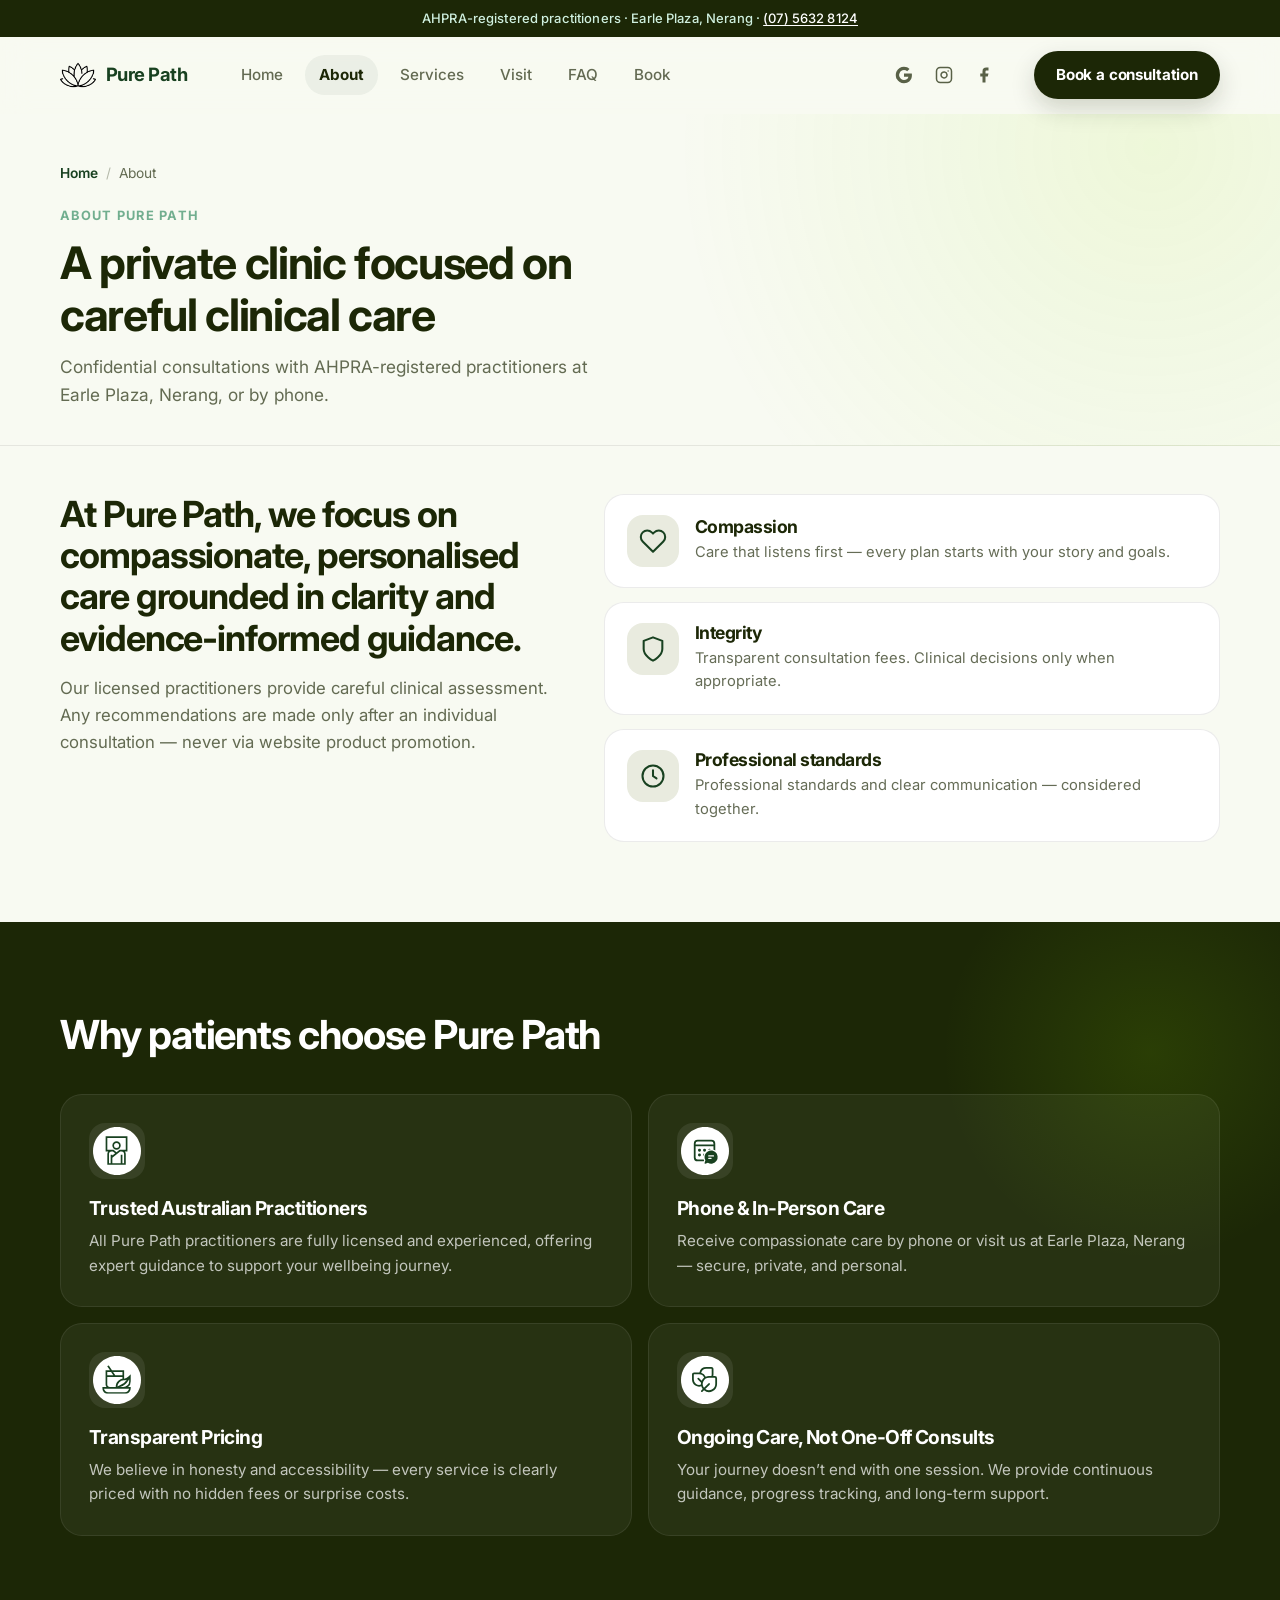
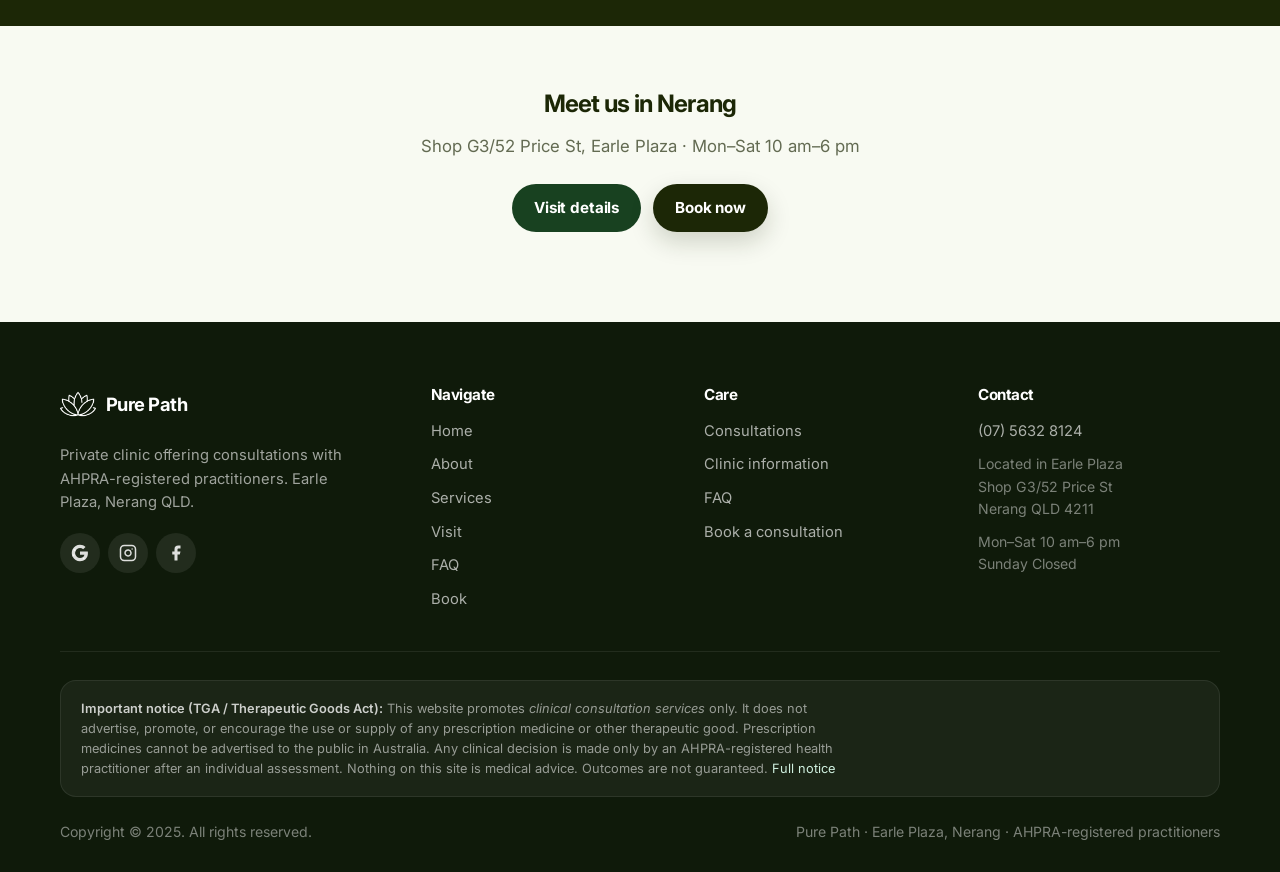
==== commit 55aeab79: "Align site copy with TGA advertising rules Advertise consultation services only; remove prescription" ====
--- a/about.html
+++ b/about.html
@@ -4,12 +4,12 @@
   <meta charset="utf-8">
   <meta name="viewport" content="width=device-width, initial-scale=1">
   <title>About Pure Path | Licensed Practitioners Nerang QLD</title>
-  <meta name="description" content="Learn about Pure Path — compassionate, evidence-informed hormone therapy and natural healing at Earle Plaza, Nerang. Call (07) 5632 8124.">
+  <meta name="description" content="Learn about Pure Path — private clinical consultations with AHPRA-registered practitioners at Earle Plaza, Nerang. Call (07) 5632 8124.">
   <meta name="robots" content="index, follow">
   <link rel="canonical" href="https://leaflock420-weedman.github.io/purepath-clone/about.html">
   <meta property="og:type" content="website">
   <meta property="og:title" content="About Pure Path | Licensed Practitioners Nerang QLD">
-  <meta property="og:description" content="Learn about Pure Path — compassionate, evidence-informed hormone therapy and natural healing at Earle Plaza, Nerang. Call (07) 5632 8124.">
+  <meta property="og:description" content="Learn about Pure Path — private clinical consultations with AHPRA-registered practitioners at Earle Plaza, Nerang. Call (07) 5632 8124.">
   <meta property="og:image" content="assets/feature.png">
   <link rel="icon" href="assets/favicon.jpg">
   <link rel="apple-touch-icon" href="assets/logo-icon.png">
@@ -21,7 +21,7 @@
   <link rel="stylesheet" href="styles.css">
 </head>
 <body>  <div class="top-bar" role="note">
-    <span>Phone &amp; in-person · Earle Plaza, Nerang · <a href="tel:+61756328124">(07) 5632 8124</a></span>
+    <span>AHPRA-registered practitioners · Earle Plaza, Nerang · <a href="tel:+61756328124">(07) 5632 8124</a></span>
   </div>
   <header class="site-header" id="top">
     <nav class="nav container" aria-label="Primary">
@@ -48,7 +48,7 @@
           <svg width="18" height="18" viewBox="0 0 24 24" fill="currentColor" aria-hidden="true"><path d="M18 2h-3a5 5 0 0 0-5 5v3H7v4h3v8h4v-8h3l1-4h-4V7a1 1 0 0 1 1-1h3z"/></svg>
         </a>
       </div>
-      <a href="book.html" class="btn btn-primary nav-cta">Book an appointment</a>
+      <a href="book.html" class="btn btn-primary nav-cta">Book a consultation</a>
       <button class="menu-toggle" type="button" aria-label="Open menu" aria-expanded="false" aria-controls="mobile-menu">
         <span></span><span></span><span></span>
       </button>
@@ -66,7 +66,7 @@
         <a href="https://www.facebook.com/" target="_blank" rel="noopener noreferrer">Facebook</a>
       </div>
       <a href="tel:+61756328124" class="btn btn-ghost">Call (07) 5632 8124</a>
-      <a href="book.html" class="btn btn-primary">Book an appointment</a>
+      <a href="book.html" class="btn btn-primary">Book a consultation</a>
     </div>
   </header>  <main>
     <section class="page-hero">
@@ -75,8 +75,8 @@
           <a href="index.html">Home</a><span aria-hidden="true">/</span><span>About</span>
         </nav>
         <p class="eyebrow">About Pure Path</p>
-        <h1>Compassionate, personalised care grounded in clarity</h1>
-        <p class="lead">Evidence-informed guidance for hormone health, natural therapies, and whole-body wellness — at Earle Plaza, Nerang or by phone.</p>
+        <h1>A private clinic focused on careful clinical care</h1>
+        <p class="lead">Confidential consultations with AHPRA-registered practitioners at Earle Plaza, Nerang, or by phone.</p>
       </div>
     </section>
 
@@ -85,7 +85,7 @@
         <div class="about-grid">
           <div class="about-copy reveal">
             <h2>At Pure Path, we focus on compassionate, personalised care grounded in clarity and evidence-informed guidance.</h2>
-            <p class="section-sub" style="margin-top:16px;">Our licensed practitioners support patients exploring hormone therapy, plant-based medicinal pathways, and natural approaches to stress, sleep, and metabolic health.</p>
+            <p class="section-sub" style="margin-top:16px;">Our licensed practitioners provide careful clinical assessment. Any recommendations are made only after an individual consultation — never via website product promotion.</p>
           </div>
           <div class="value-cards reveal delay-1">
             <article class="value-card">
@@ -100,14 +100,14 @@
                 <svg width="28" height="28" viewBox="0 0 24 24" fill="none"><path d="M12 22s8-4 8-10V5l-8-3-8 3v7c0 6 8 10 8 10z" stroke="currentColor" stroke-width="1.75" stroke-linecap="round" stroke-linejoin="round"/></svg>
               </div>
               <h3>Integrity</h3>
-              <p>Transparent pricing, licensed practitioners, and evidence-informed pathways.</p>
+              <p>Transparent consultation fees. Clinical decisions only when appropriate.</p>
             </article>
             <article class="value-card">
               <div class="value-icon" aria-hidden="true">
                 <svg width="28" height="28" viewBox="0 0 24 24" fill="none"><circle cx="12" cy="12" r="9" stroke="currentColor" stroke-width="1.75"/><path d="M12 7v5l3 2" stroke="currentColor" stroke-width="1.75" stroke-linecap="round"/></svg>
               </div>
-              <h3>Whole-Body Wellness</h3>
-              <p>Hormone health, plant-based care, and lifestyle support — considered together.</p>
+              <h3>Professional standards</h3>
+              <p>Professional standards and clear communication — considered together.</p>
             </article>
           </div>
         </div>
@@ -117,7 +117,7 @@
     <section class="why">
       <div class="container">
         <div class="section-head light reveal">
-          <h2>Reasons to Choose Us for Your Healing Journey</h2>
+          <h2>Why patients choose Pure Path</h2>
         </div>
         <div class="why-grid">
           <article class="why-card reveal">
@@ -159,7 +159,7 @@
           <img src="assets/logo-icon.png" alt="" width="36" height="36" class="logo-mark invert">
           <span class="logo-text">Pure Path</span>
         </a>
-        <p>Licensed Australian Clinic for Hormone Therapy, Medicinal Cannabis &amp; Natural Healing.</p>
+        <p>Private clinic offering consultations with AHPRA-registered practitioners. Earle Plaza, Nerang QLD.</p>
         <div class="footer-social" aria-label="Social media">
           <a href="https://www.google.com/maps/search/?api=1&amp;query=Shop+G3%2F52+Price+St%2C+Nerang+QLD+4211" target="_blank" rel="noopener noreferrer" aria-label="Google Maps">
             <svg width="18" height="18" viewBox="0 0 24 24" fill="currentColor" aria-hidden="true"><path d="M22.56 12.25c0-.78-.07-1.53-.2-2.25H12v4.26h5.92c-.26 1.37-1.04 2.53-2.21 3.31v2.77h3.57c2.08-1.92 3.28-4.74 3.28-8.09z"/><path d="M12 23c2.97 0 5.46-.98 7.28-2.66l-3.57-2.77c-.98.66-2.23 1.06-3.71 1.06-2.86 0-5.29-1.93-6.16-4.53H2.18v2.84C3.99 20.53 7.7 23 12 23z"/><path d="M5.84 14.09c-.22-.66-.35-1.36-.35-2.09s.13-1.43.35-2.09V7.07H2.18C1.43 8.55 1 10.22 1 12s.43 3.45 1.18 4.93l2.85-2.22.81-.62z"/><path d="M12 5.38c1.62 0 3.06.56 4.21 1.64l3.15-3.15C17.45 2.09 14.97 1 12 1 7.7 1 3.99 3.47 2.18 7.07l3.66 2.84c.87-2.6 3.3-4.53 6.16-4.53z"/></svg>
@@ -183,10 +183,10 @@
       </div>
       <div class="footer-col">
         <h4>Care</h4>
-        <a href="services.html">Hormone Therapy</a>
-        <a href="services.html">Plant-Based Pathways</a>
+        <a href="services.html">Consultations</a>
+        <a href="services.html">Clinic information</a>
         <a href="faq.html">FAQ</a>
-        <a href="book.html">Book an appointment</a>
+        <a href="book.html">Book a consultation</a>
       </div>
       <div class="footer-col">
         <h4>Contact</h4>
@@ -195,6 +195,10 @@
         <p class="muted">Mon–Sat 10 am–6 pm<br>Sunday Closed</p>
       </div>
     </div>
+    
+    <div class="container tga-notice">
+      <p><strong>Important notice (TGA / Therapeutic Goods Act):</strong> This website promotes <em>clinical consultation services</em> only. It does not advertise, promote, or encourage the use or supply of any prescription medicine or other therapeutic good. Prescription medicines cannot be advertised to the public in Australia. Any clinical decision is made only by an AHPRA-registered health practitioner after an individual assessment. Nothing on this site is medical advice. Outcomes are not guaranteed. <a href="disclaimer.html" style="color:#cff0df;">Full notice</a></p>
+    </div>
     <div class="container footer-bottom">
       <p>Copyright © 2025. All rights reserved.</p>
       <p class="muted">Pure Path · Earle Plaza, Nerang · AHPRA-registered practitioners</p>
--- a/styles.css
+++ b/styles.css
@@ -1468,6 +1468,31 @@
   color: rgba(255, 255, 255, 0.45);
 }
 
+/* TGA / advertising compliance notice */
+.tga-notice {
+  margin-top: 28px;
+  padding: 18px 20px;
+  border-radius: 16px;
+  background: rgba(255, 255, 255, 0.05);
+  border: 1px solid rgba(255, 255, 255, 0.08);
+}
+
+.tga-notice p {
+  font-size: 0.8rem;
+  line-height: 1.55;
+  color: rgba(255, 255, 255, 0.55);
+  max-width: 95ch;
+}
+
+.tga-notice strong {
+  color: rgba(255, 255, 255, 0.78);
+  font-weight: 600;
+}
+
+.tga-notice em {
+  font-style: italic;
+}
+
 /* Reveal animations */
 .reveal {
   opacity: 0;
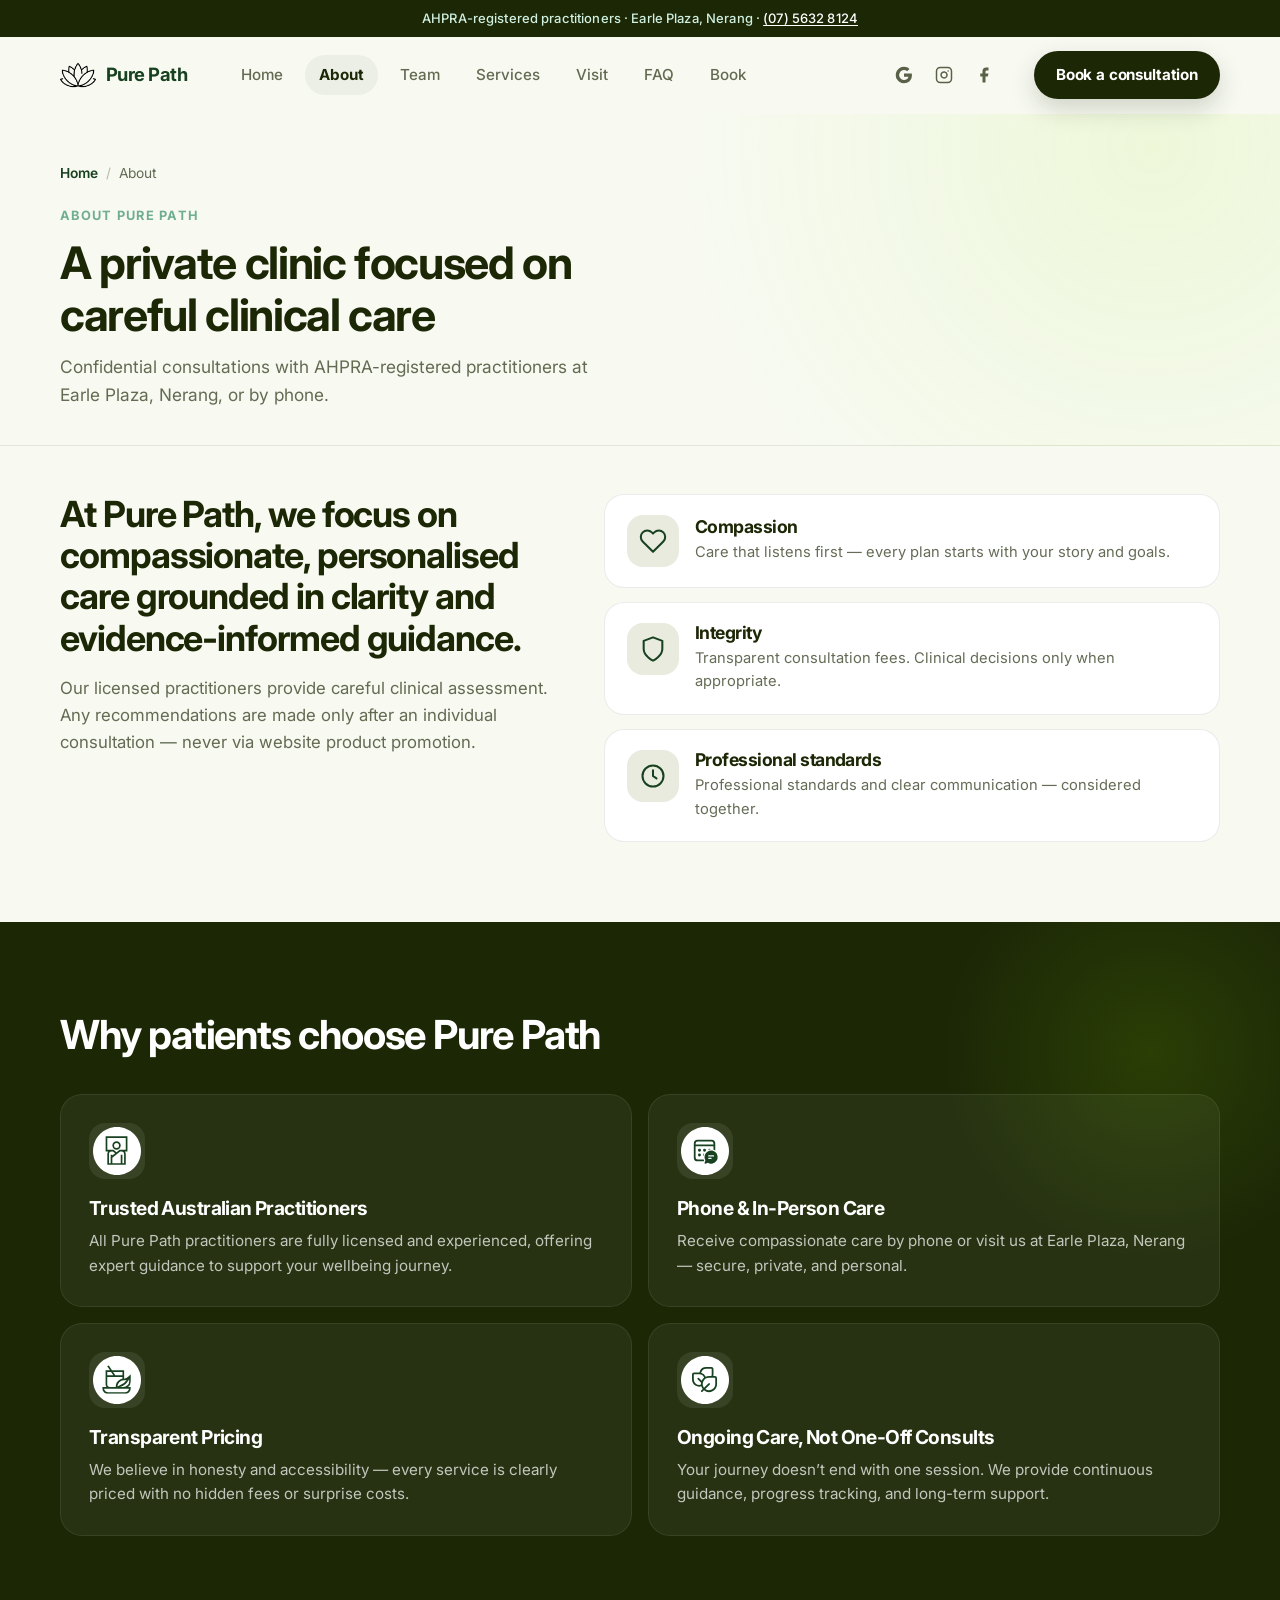
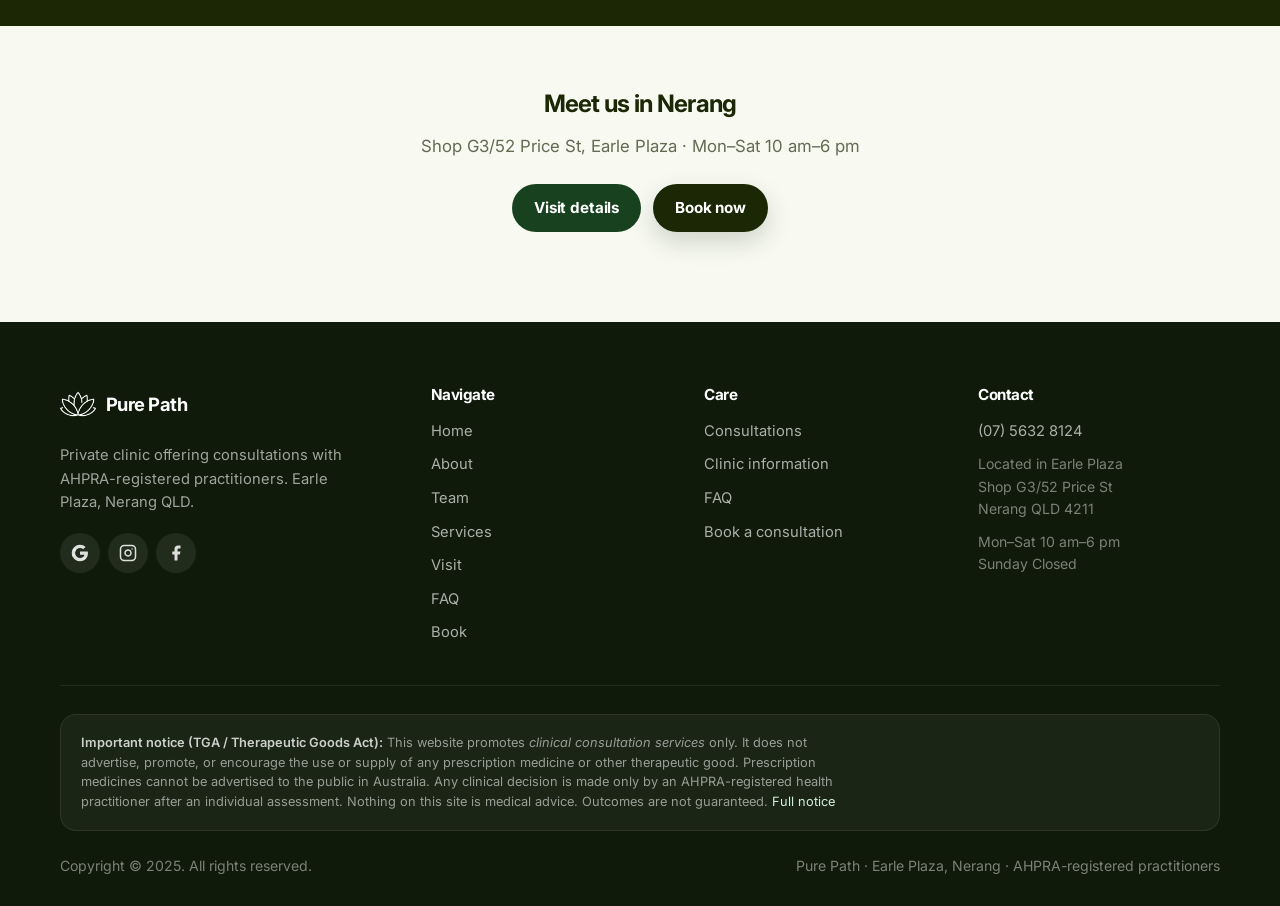
==== commit a9b15732: "Add practitioner profile pages for chiropractor and psychologist Team hub plus dedicated profiles fo" ====
--- a/about.html
+++ b/about.html
@@ -32,6 +32,7 @@
       <ul class="nav-links">
         <li><a href="index.html" data-nav>Home</a></li>
         <li><a href="about.html" data-nav>About</a></li>
+        <li><a href="team.html" data-nav>Team</a></li>
         <li><a href="services.html" data-nav>Services</a></li>
         <li><a href="visit.html" data-nav>Visit</a></li>
         <li><a href="faq.html" data-nav>FAQ</a></li>
@@ -56,6 +57,7 @@
     <div class="mobile-menu" id="mobile-menu" hidden>
       <a href="index.html" data-nav>Home</a>
       <a href="about.html" data-nav>About</a>
+      <a href="team.html" data-nav>Team</a>
       <a href="services.html" data-nav>Services</a>
       <a href="visit.html" data-nav>Visit</a>
       <a href="faq.html" data-nav>FAQ</a>
@@ -176,6 +178,7 @@
         <h4>Navigate</h4>
         <a href="index.html">Home</a>
         <a href="about.html">About</a>
+        <a href="team.html">Team</a>
         <a href="services.html">Services</a>
         <a href="visit.html">Visit</a>
         <a href="faq.html">FAQ</a>
--- a/styles.css
+++ b/styles.css
@@ -1468,6 +1468,283 @@
   color: rgba(255, 255, 255, 0.45);
 }
 
+/* Practitioner / team pages */
+.team-grid {
+  display: grid;
+  grid-template-columns: repeat(2, 1fr);
+  gap: 24px;
+}
+
+.team-card {
+  background: var(--white);
+  border: 1px solid var(--line);
+  border-radius: 28px;
+  overflow: hidden;
+  box-shadow: var(--shadow-sm);
+  transition: transform 0.25s var(--ease), box-shadow 0.25s var(--ease);
+  display: flex;
+  flex-direction: column;
+}
+
+.team-card:hover {
+  transform: translateY(-4px);
+  box-shadow: var(--shadow);
+}
+
+.team-card-media {
+  aspect-ratio: 4 / 3;
+  overflow: hidden;
+  background: var(--sage);
+  position: relative;
+}
+
+.team-card-media img {
+  width: 100%;
+  height: 100%;
+  object-fit: cover;
+  object-position: center top;
+  transition: transform 0.5s var(--ease);
+}
+
+.team-card:hover .team-card-media img {
+  transform: scale(1.04);
+}
+
+.team-card-body {
+  padding: 28px 26px 30px;
+  display: flex;
+  flex-direction: column;
+  flex: 1;
+  gap: 10px;
+}
+
+.team-role {
+  display: inline-flex;
+  align-self: flex-start;
+  font-size: 0.75rem;
+  font-weight: 700;
+  letter-spacing: 0.08em;
+  text-transform: uppercase;
+  color: var(--green-deep);
+  background: var(--cream-2);
+  border-radius: var(--radius-pill);
+  padding: 6px 12px;
+}
+
+.team-card h2 {
+  font-size: 1.45rem;
+}
+
+.team-card p {
+  color: var(--muted);
+  font-size: 0.95rem;
+  flex: 1;
+}
+
+.profile-hero {
+  padding: 48px 0 0;
+}
+
+.profile-layout {
+  display: grid;
+  grid-template-columns: 0.9fr 1.1fr;
+  gap: 40px;
+  align-items: start;
+  padding-bottom: 48px;
+}
+
+.profile-photo-wrap {
+  position: sticky;
+  top: 100px;
+}
+
+.profile-photo {
+  border-radius: 28px;
+  overflow: hidden;
+  box-shadow: var(--shadow);
+  background: var(--sage);
+  aspect-ratio: 4 / 5;
+}
+
+.profile-photo img {
+  width: 100%;
+  height: 100%;
+  object-fit: cover;
+  object-position: center top;
+}
+
+.profile-badge-row {
+  display: flex;
+  flex-wrap: wrap;
+  gap: 8px;
+  margin: 18px 0 8px;
+}
+
+.profile-badge {
+  font-size: 0.8rem;
+  font-weight: 600;
+  background: var(--white);
+  border: 1px solid var(--line);
+  border-radius: var(--radius-pill);
+  padding: 8px 14px;
+  color: var(--green-ink);
+}
+
+.profile-meta {
+  margin-top: 22px;
+  background: var(--white);
+  border: 1px solid var(--line);
+  border-radius: 20px;
+  padding: 20px;
+  display: grid;
+  gap: 14px;
+}
+
+.profile-meta-item {
+  display: grid;
+  gap: 2px;
+}
+
+.profile-meta-item strong {
+  font-size: 0.78rem;
+  text-transform: uppercase;
+  letter-spacing: 0.06em;
+  color: var(--green-mid);
+}
+
+.profile-meta-item span,
+.profile-meta-item a {
+  font-weight: 600;
+  color: var(--green-ink);
+  font-size: 0.95rem;
+}
+
+.profile-meta-item a:hover {
+  color: var(--green-deep);
+  text-decoration: underline;
+}
+
+.profile-content h1 {
+  font-size: clamp(2rem, 4vw, 2.75rem);
+  margin-bottom: 8px;
+}
+
+.profile-content .lead {
+  margin-bottom: 22px;
+}
+
+.profile-content .prose {
+  display: grid;
+  gap: 16px;
+  color: var(--muted);
+  font-size: 1.02rem;
+  line-height: 1.7;
+  margin-bottom: 28px;
+}
+
+.profile-content .prose strong {
+  color: var(--green-ink);
+  font-weight: 600;
+}
+
+.service-chips {
+  display: flex;
+  flex-wrap: wrap;
+  gap: 10px;
+  margin: 8px 0 28px;
+}
+
+.service-chips span {
+  background: var(--white);
+  border: 1px solid var(--line);
+  border-radius: var(--radius-pill);
+  padding: 10px 16px;
+  font-size: 0.88rem;
+  font-weight: 600;
+  color: var(--green-ink);
+}
+
+.approach-grid {
+  display: grid;
+  grid-template-columns: 1fr 1fr;
+  gap: 14px;
+  margin: 20px 0 32px;
+}
+
+.approach-card {
+  background: var(--white);
+  border: 1px solid var(--line);
+  border-radius: 18px;
+  padding: 20px;
+}
+
+.approach-card h3 {
+  font-size: 1rem;
+  margin-bottom: 6px;
+}
+
+.approach-card p {
+  font-size: 0.9rem;
+  color: var(--muted);
+}
+
+.profile-cta {
+  background: var(--green-ink);
+  color: var(--white);
+  border-radius: 24px;
+  padding: 28px 26px;
+  display: grid;
+  gap: 14px;
+}
+
+.profile-cta h2 {
+  color: var(--white);
+  font-size: 1.35rem;
+}
+
+.profile-cta p {
+  color: rgba(255, 255, 255, 0.72);
+  font-size: 0.95rem;
+}
+
+.profile-cta .hero-actions {
+  margin: 0;
+}
+
+.profile-cta .btn-ghost {
+  color: var(--white);
+  border-color: rgba(255, 255, 255, 0.28);
+}
+
+.profile-cta .btn-primary {
+  background: var(--green-lime);
+  color: var(--green-ink);
+}
+
+.profile-note {
+  margin-top: 18px;
+  font-size: 0.82rem;
+  color: var(--muted);
+  line-height: 1.5;
+}
+
+@media (max-width: 900px) {
+  .team-grid,
+  .profile-layout,
+  .approach-grid {
+    grid-template-columns: 1fr;
+  }
+
+  .profile-photo-wrap {
+    position: static;
+  }
+
+  .profile-photo {
+    aspect-ratio: 1 / 1;
+    max-height: 420px;
+  }
+}
+
 /* TGA / advertising compliance notice */
 .tga-notice {
   margin-top: 28px;
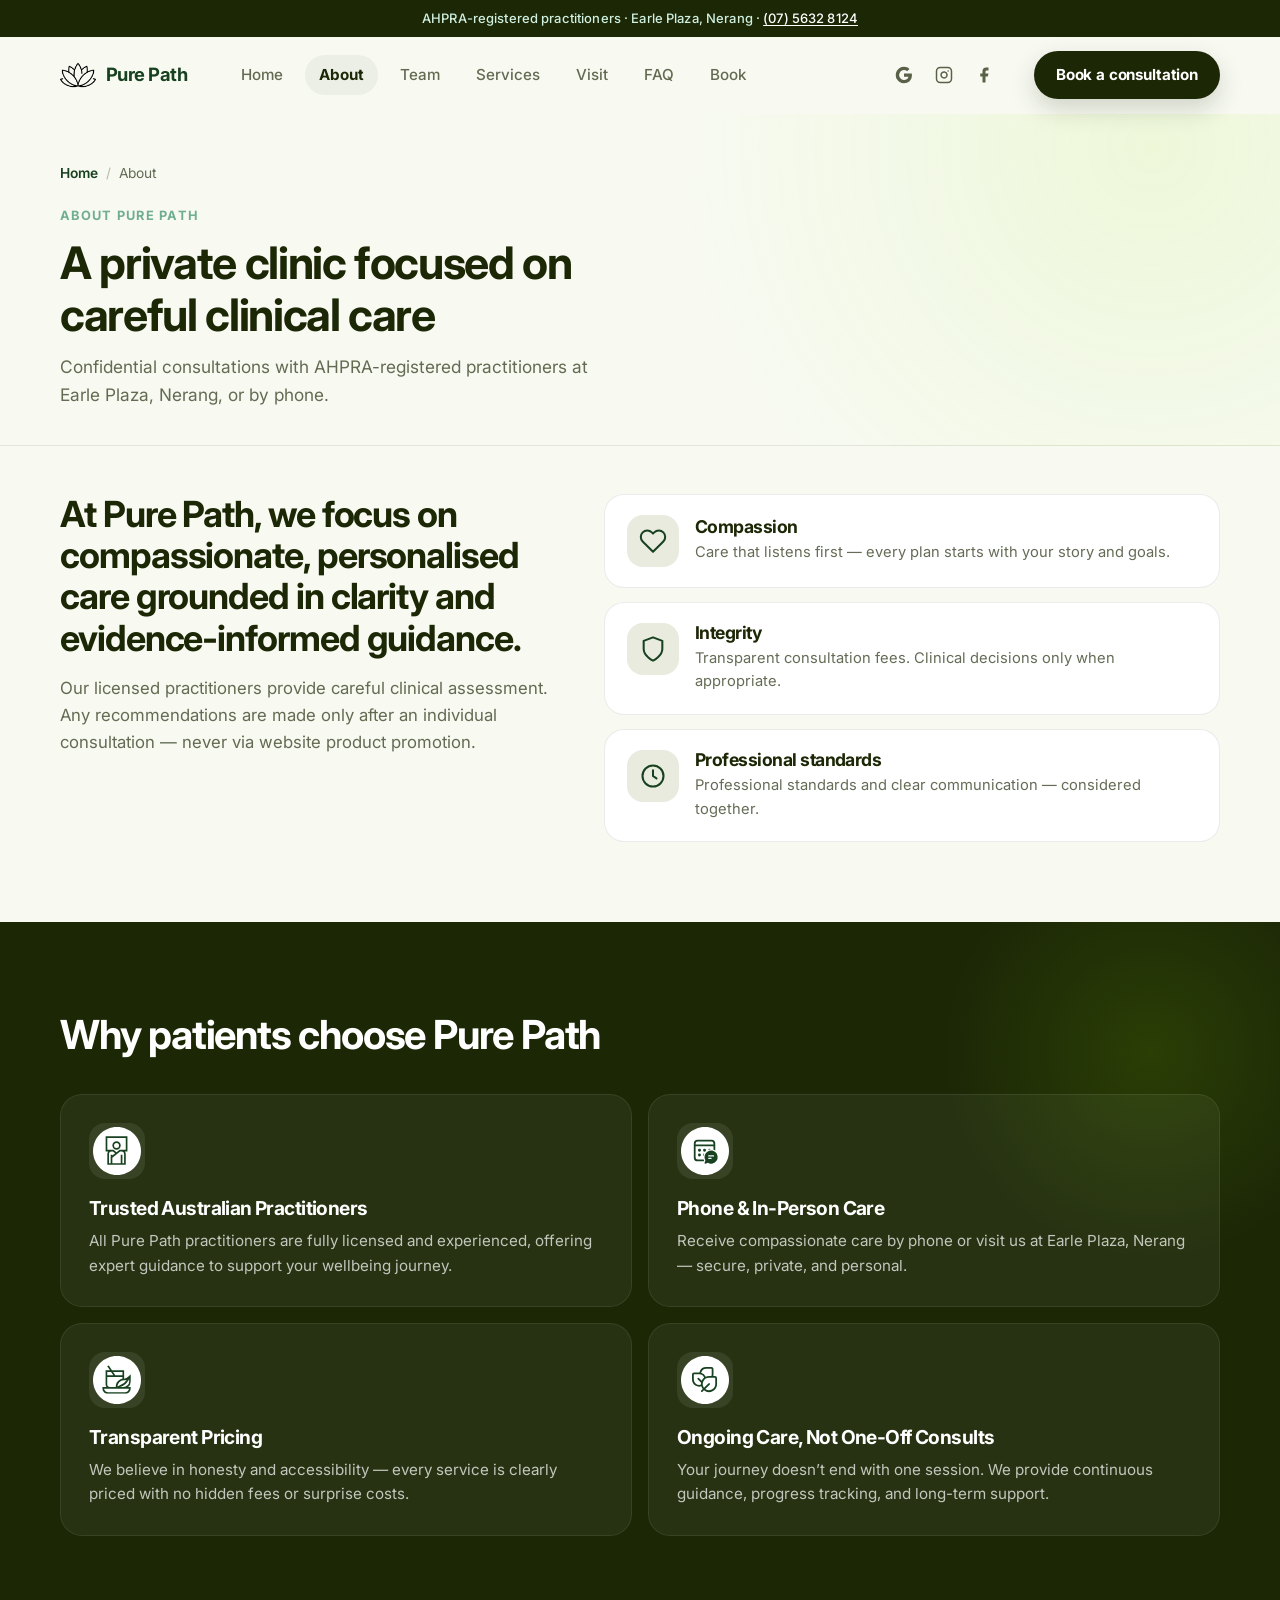
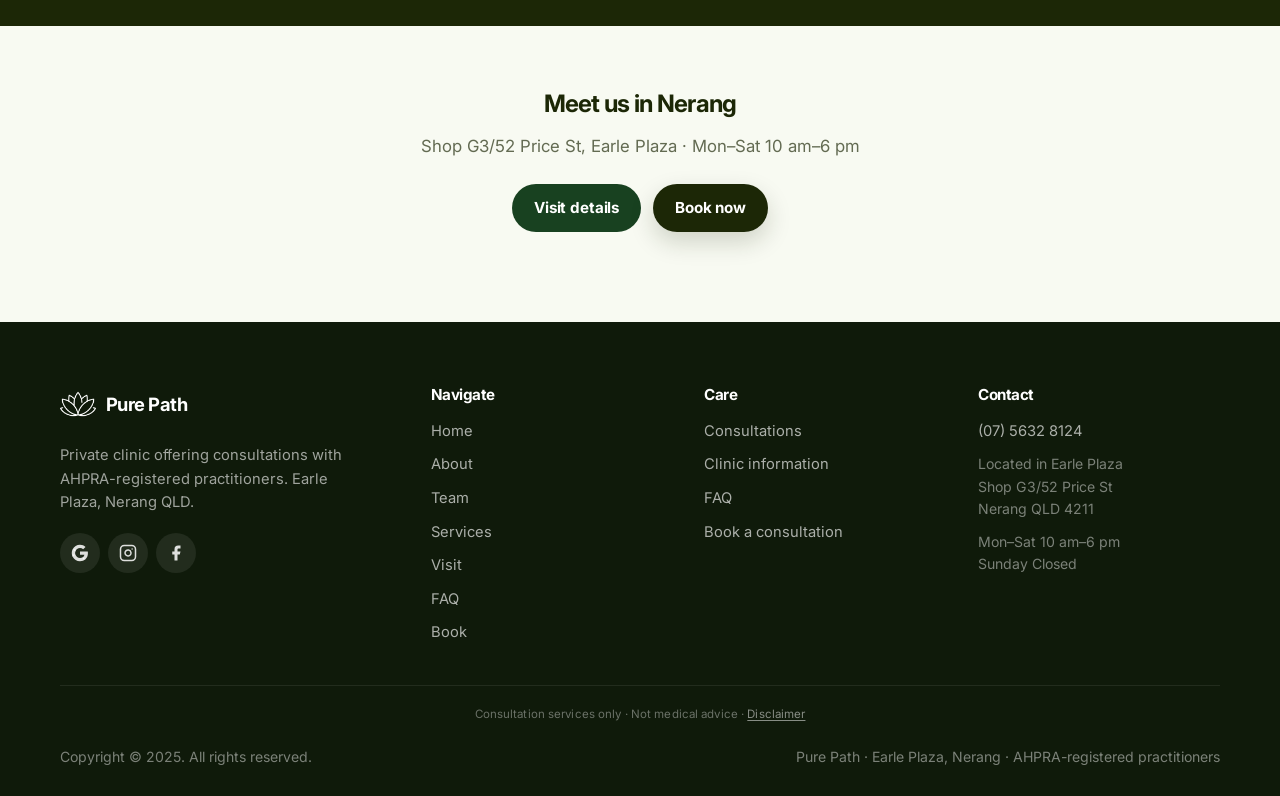
==== commit b286461a: "Update practitioner photos and shorten footer disclaimer Use provided headshots for Sarah-Jane and D" ====
--- a/about.html
+++ b/about.html
@@ -198,10 +198,7 @@
         <p class="muted">Mon–Sat 10 am–6 pm<br>Sunday Closed</p>
       </div>
     </div>
-    
-    <div class="container tga-notice">
-      <p><strong>Important notice (TGA / Therapeutic Goods Act):</strong> This website promotes <em>clinical consultation services</em> only. It does not advertise, promote, or encourage the use or supply of any prescription medicine or other therapeutic good. Prescription medicines cannot be advertised to the public in Australia. Any clinical decision is made only by an AHPRA-registered health practitioner after an individual assessment. Nothing on this site is medical advice. Outcomes are not guaranteed. <a href="disclaimer.html" style="color:#cff0df;">Full notice</a></p>
-    </div>
+        <p class="site-disclaimer">Consultation services only · Not medical advice · <a href="disclaimer.html">Disclaimer</a></p>
     <div class="container footer-bottom">
       <p>Copyright © 2025. All rights reserved.</p>
       <p class="muted">Pure Path · Earle Plaza, Nerang · AHPRA-registered practitioners</p>
--- a/styles.css
+++ b/styles.css
@@ -882,7 +882,7 @@
 
 .service-media {
   position: relative;
-  aspect-ratio: 4 / 5;
+  aspect-ratio: 4 / 3;
   overflow: hidden;
   background: var(--sage);
 }
@@ -891,6 +891,7 @@
   width: 100%;
   height: 100%;
   object-fit: cover;
+  object-position: center 20%;
   transition: transform 0.5s var(--ease);
 }
 
@@ -1745,29 +1746,43 @@
   }
 }
 
-/* TGA / advertising compliance notice */
-.tga-notice {
-  margin-top: 28px;
-  padding: 18px 20px;
-  border-radius: 16px;
-  background: rgba(255, 255, 255, 0.05);
-  border: 1px solid rgba(255, 255, 255, 0.08);
-}
-
-.tga-notice p {
-  font-size: 0.8rem;
-  line-height: 1.55;
-  color: rgba(255, 255, 255, 0.55);
-  max-width: 95ch;
-}
-
-.tga-notice strong {
-  color: rgba(255, 255, 255, 0.78);
-  font-weight: 600;
-}
-
-.tga-notice em {
-  font-style: italic;
+/* Tiny footer disclaimer */
+.site-disclaimer {
+  width: min(100% - 40px, var(--container));
+  margin: 20px auto 0;
+  padding: 0;
+  font-size: 0.72rem;
+  line-height: 1.4;
+  letter-spacing: 0.01em;
+  color: rgba(255, 255, 255, 0.38);
+  text-align: center;
+}
+
+.site-disclaimer a {
+  color: rgba(255, 255, 255, 0.5);
+  text-decoration: underline;
+  text-underline-offset: 2px;
+}
+
+.site-disclaimer a:hover {
+  color: rgba(255, 255, 255, 0.72);
+}
+
+/* Team + profile media framing (matches service cards) */
+.team-card-media {
+  aspect-ratio: 4 / 3;
+}
+
+.team-card-media img {
+  object-position: center 18%;
+}
+
+.profile-photo {
+  aspect-ratio: 3 / 4;
+}
+
+.profile-photo img {
+  object-position: center 15%;
 }
 
 /* Reveal animations */
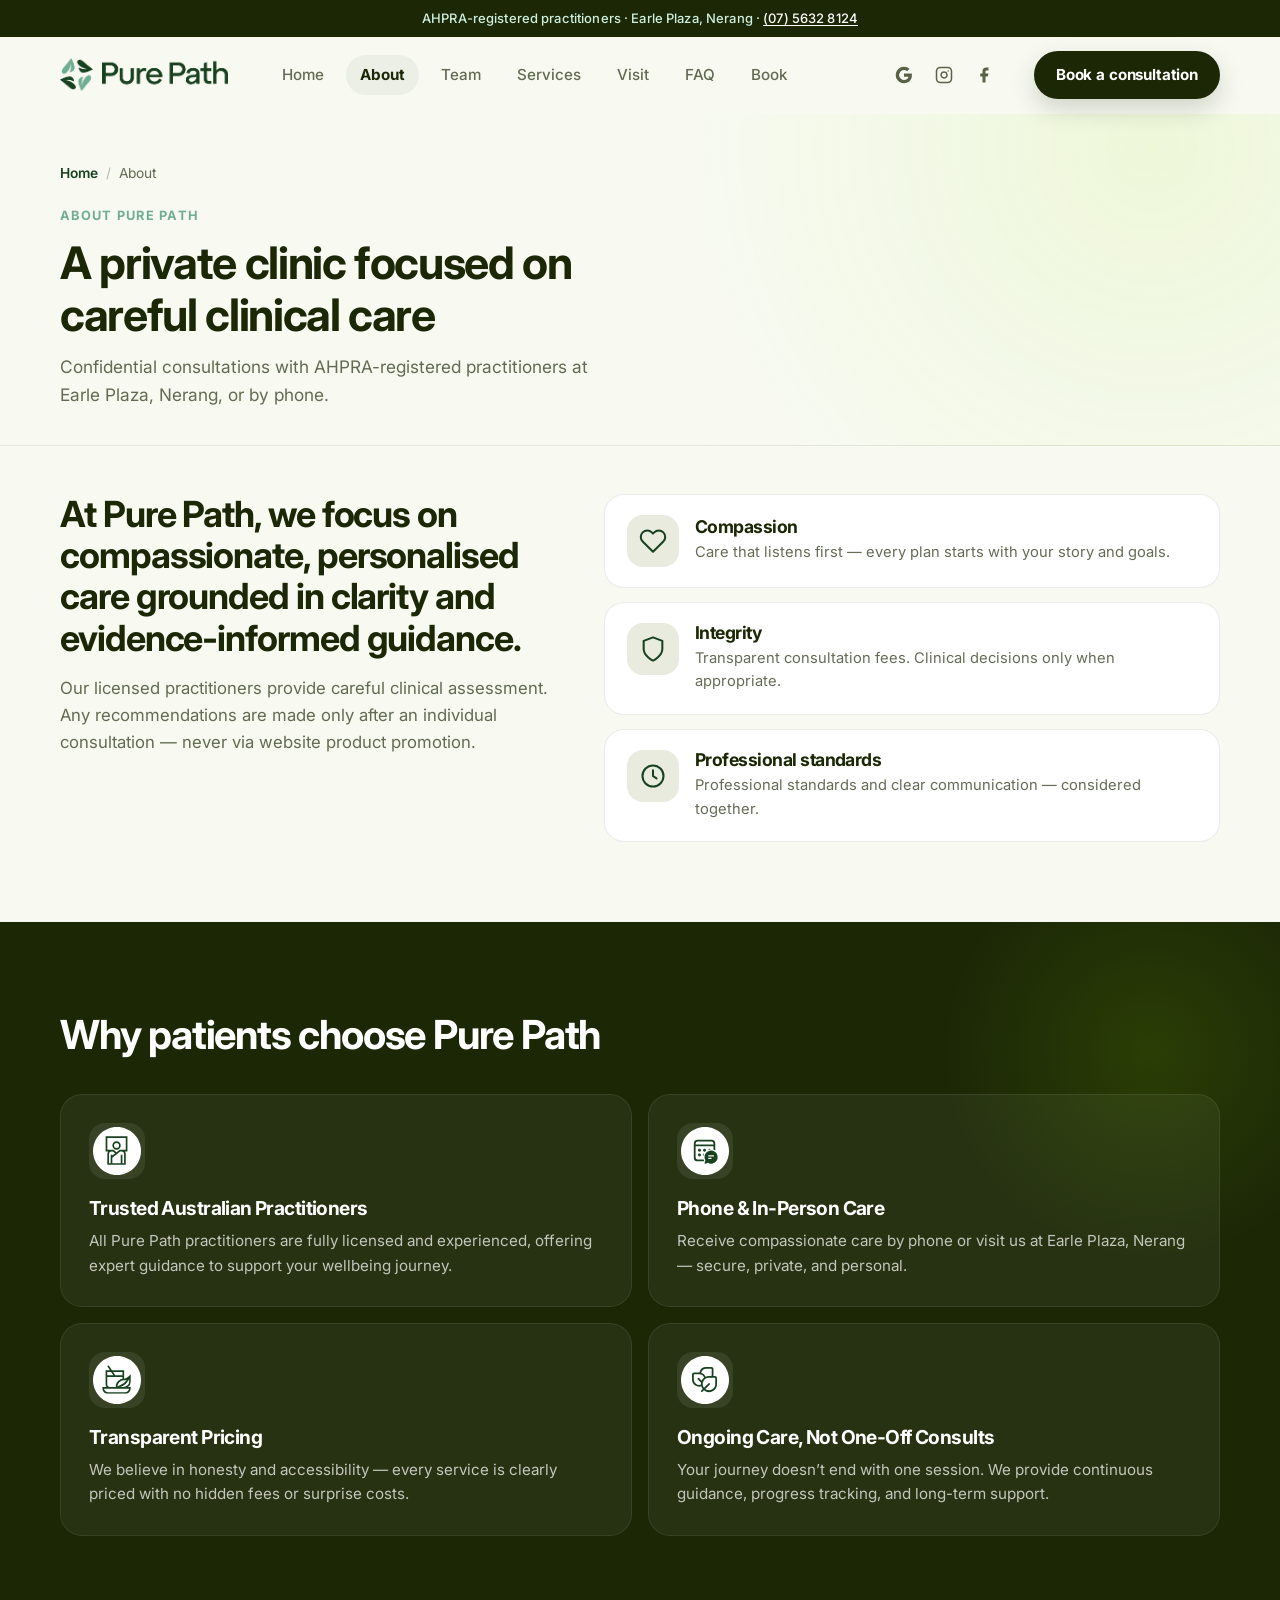
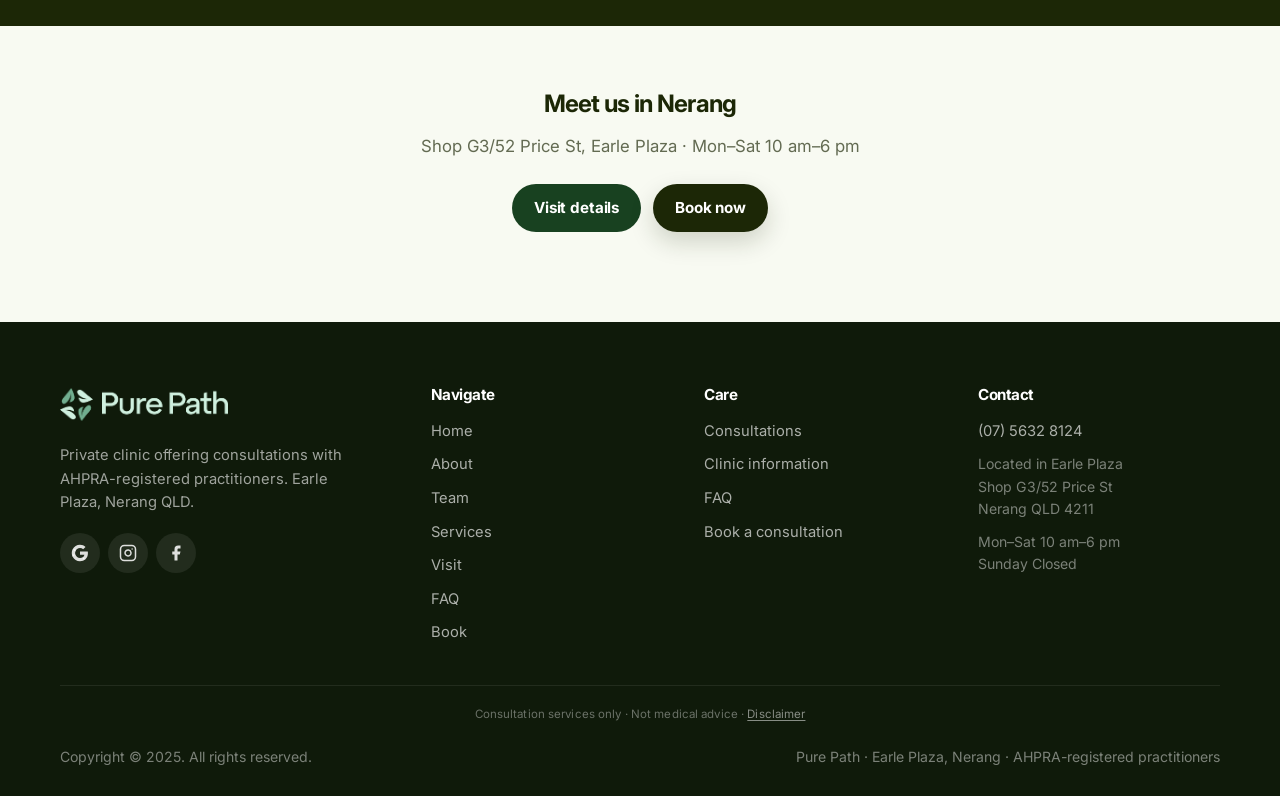
==== commit 114ad548: "Use official Pure Path brand logo assets sitewide Nav wordmark (dark), footer wordmark (light), favi" ====
--- a/about.html
+++ b/about.html
@@ -10,9 +10,9 @@
   <meta property="og:type" content="website">
   <meta property="og:title" content="About Pure Path | Licensed Practitioners Nerang QLD">
   <meta property="og:description" content="Learn about Pure Path — private clinical consultations with AHPRA-registered practitioners at Earle Plaza, Nerang. Call (07) 5632 8124.">
-  <meta property="og:image" content="assets/feature.png">
-  <link rel="icon" href="assets/favicon.jpg">
-  <link rel="apple-touch-icon" href="assets/logo-icon.png">
+  <meta property="og:image" content="assets/logo-dark-full.png">
+  <link rel="icon" href="assets/favicon.png">
+  <link rel="apple-touch-icon" href="assets/favicon.png">
   <link rel="preconnect" href="https://api.fontshare.com">
   <link rel="preconnect" href="https://fonts.googleapis.com">
   <link rel="preconnect" href="https://fonts.gstatic.com" crossorigin>
@@ -26,8 +26,7 @@
   <header class="site-header" id="top">
     <nav class="nav container" aria-label="Primary">
       <a href="index.html" class="logo" aria-label="Pure Path home">
-        <img src="assets/logo-icon.png" alt="Pure Path logo" width="36" height="36" class="logo-mark">
-        <span class="logo-text">Pure Path</span>
+        <img src="assets/logo-nav.png" alt="Pure Path" class="logo-img logo-img-dark" width="160" height="36">
       </a>
       <ul class="nav-links">
         <li><a href="index.html" data-nav>Home</a></li>
@@ -157,9 +156,8 @@
   </main>  <footer class="site-footer">
     <div class="container footer-grid">
       <div class="footer-brand">
-        <a href="index.html" class="logo light">
-          <img src="assets/logo-icon.png" alt="" width="36" height="36" class="logo-mark invert">
-          <span class="logo-text">Pure Path</span>
+        <a href="index.html" class="logo light" aria-label="Pure Path home">
+          <img src="assets/logo-footer.png" alt="Pure Path" class="logo-img logo-img-light" width="160" height="36">
         </a>
         <p>Private clinic offering consultations with AHPRA-registered practitioners. Earle Plaza, Nerang QLD.</p>
         <div class="footer-social" aria-label="Social media">
--- a/styles.css
+++ b/styles.css
@@ -136,13 +136,28 @@
   letter-spacing: -0.03em;
   color: var(--green-deep);
   flex-shrink: 0;
+  line-height: 0;
+}
+
+/* Official Pure Path wordmark assets */
+.logo-img {
+  display: block;
+  height: 34px;
+  width: auto;
+  max-width: min(168px, 42vw);
+  object-fit: contain;
+  object-position: left center;
+}
+
+.logo-img-light {
+  height: 36px;
 }
 
 .logo-mark {
   width: 36px;
   height: 36px;
   object-fit: contain;
-  border-radius: 10px;
+  border-radius: 8px;
 }
 
 .logo.light .logo-text {
@@ -150,7 +165,14 @@
 }
 
 .logo-mark.invert {
-  filter: brightness(0) invert(1);
+  filter: none;
+}
+
+/* Brand mark used as decorative icon (no invert needed with light asset) */
+.brand-mark {
+  width: 48px;
+  height: 48px;
+  object-fit: contain;
 }
 
 .nav-links {
@@ -969,13 +991,16 @@
   overflow: hidden;
   min-height: 360px;
   background: var(--green-deep);
+  display: grid;
+  place-items: center;
+  padding: 40px;
 }
 
 .care-visual img {
-  width: 100%;
-  height: 100%;
-  min-height: 360px;
-  object-fit: cover;
+  width: min(100%, 420px);
+  height: auto;
+  min-height: 0;
+  object-fit: contain;
 }
 
 .care-copy {
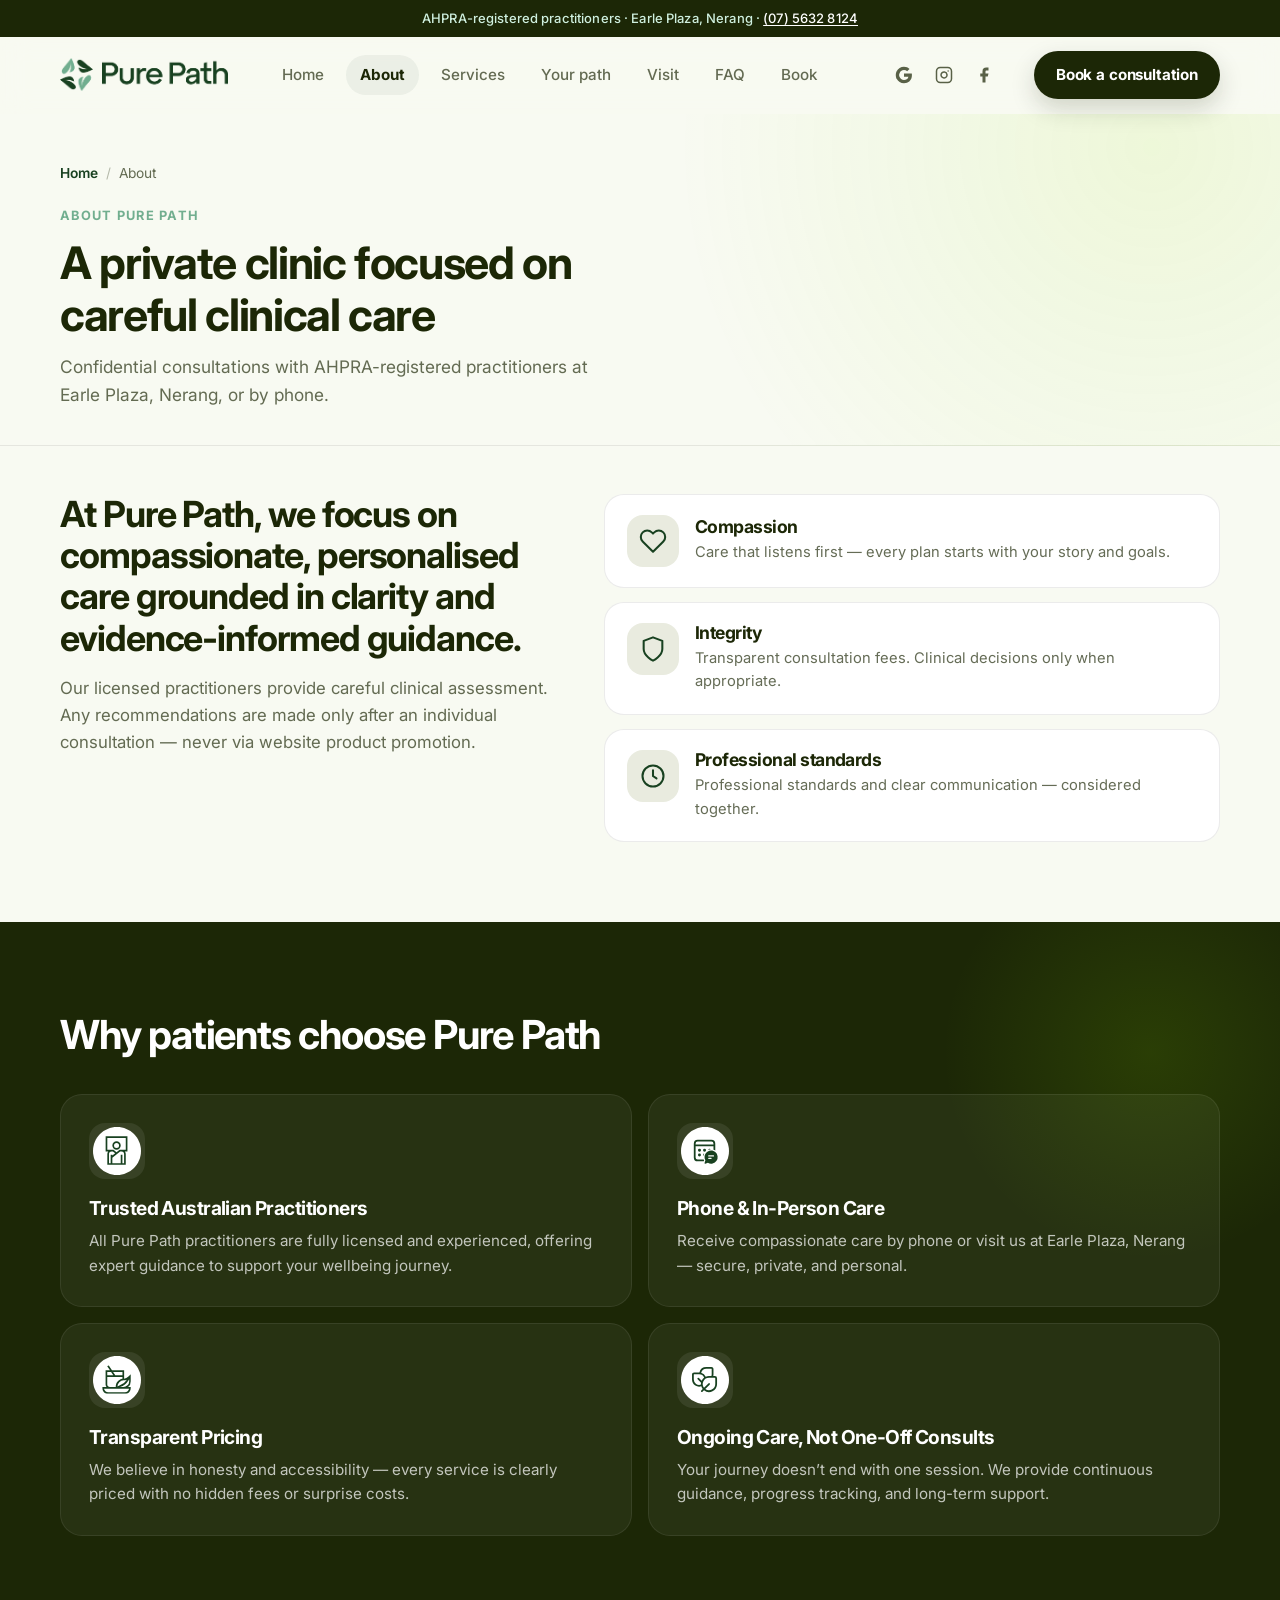
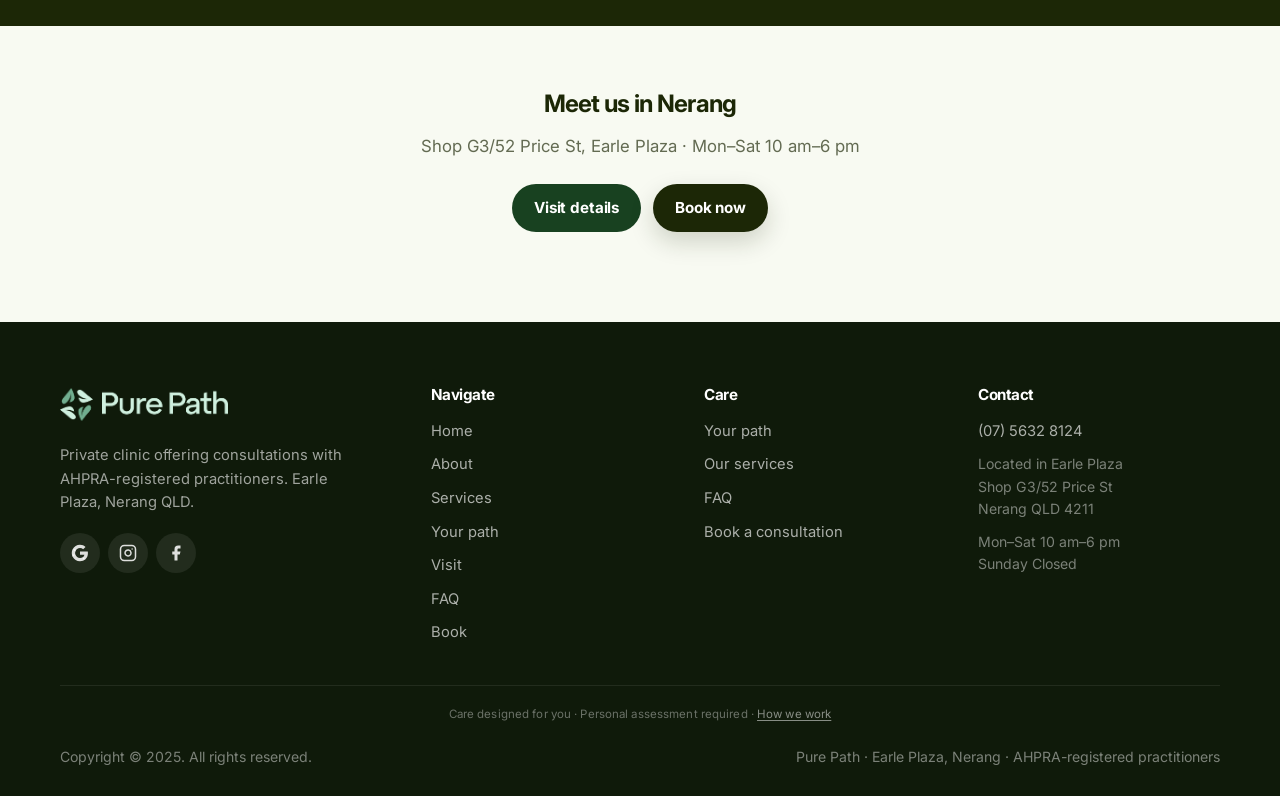
==== commit 421c442a: "Rename Services and Your Path; soften care messaging Team becomes Services; former services becomes " ====
--- a/about.html
+++ b/about.html
@@ -31,8 +31,8 @@
       <ul class="nav-links">
         <li><a href="index.html" data-nav>Home</a></li>
         <li><a href="about.html" data-nav>About</a></li>
-        <li><a href="team.html" data-nav>Team</a></li>
         <li><a href="services.html" data-nav>Services</a></li>
+        <li><a href="your-path.html" data-nav>Your path</a></li>
         <li><a href="visit.html" data-nav>Visit</a></li>
         <li><a href="faq.html" data-nav>FAQ</a></li>
         <li><a href="book.html" data-nav>Book</a></li>
@@ -56,8 +56,8 @@
     <div class="mobile-menu" id="mobile-menu" hidden>
       <a href="index.html" data-nav>Home</a>
       <a href="about.html" data-nav>About</a>
-      <a href="team.html" data-nav>Team</a>
       <a href="services.html" data-nav>Services</a>
+      <a href="your-path.html" data-nav>Your path</a>
       <a href="visit.html" data-nav>Visit</a>
       <a href="faq.html" data-nav>FAQ</a>
       <a href="book.html" data-nav>Book</a>
@@ -176,16 +176,16 @@
         <h4>Navigate</h4>
         <a href="index.html">Home</a>
         <a href="about.html">About</a>
-        <a href="team.html">Team</a>
         <a href="services.html">Services</a>
+        <a href="your-path.html">Your path</a>
         <a href="visit.html">Visit</a>
         <a href="faq.html">FAQ</a>
         <a href="book.html">Book</a>
       </div>
       <div class="footer-col">
         <h4>Care</h4>
-        <a href="services.html">Consultations</a>
-        <a href="services.html">Clinic information</a>
+        <a href="your-path.html">Your path</a>
+        <a href="services.html">Our services</a>
         <a href="faq.html">FAQ</a>
         <a href="book.html">Book a consultation</a>
       </div>
@@ -196,7 +196,7 @@
         <p class="muted">Mon–Sat 10 am–6 pm<br>Sunday Closed</p>
       </div>
     </div>
-        <p class="site-disclaimer">Consultation services only · Not medical advice · <a href="disclaimer.html">Disclaimer</a></p>
+        <p class="site-disclaimer">Care designed for you · Personal assessment required · <a href="disclaimer.html">How we work</a></p>
     <div class="container footer-bottom">
       <p>Copyright © 2025. All rights reserved.</p>
       <p class="muted">Pure Path · Earle Plaza, Nerang · AHPRA-registered practitioners</p>
--- a/styles.css
+++ b/styles.css
@@ -1946,3 +1946,22 @@
     padding: 24px 18px;
   }
 }
+
+.team-card-media-brand {
+  background: var(--green-deep);
+  display: grid;
+  place-items: center;
+  padding: 36px;
+}
+.team-card-media-brand img {
+  width: min(78%, 280px);
+  height: auto;
+  object-fit: contain;
+  object-position: center;
+}
+.team-grid {
+  grid-template-columns: repeat(3, 1fr);
+}
+@media (max-width: 900px) {
+  .team-grid { grid-template-columns: 1fr; }
+}
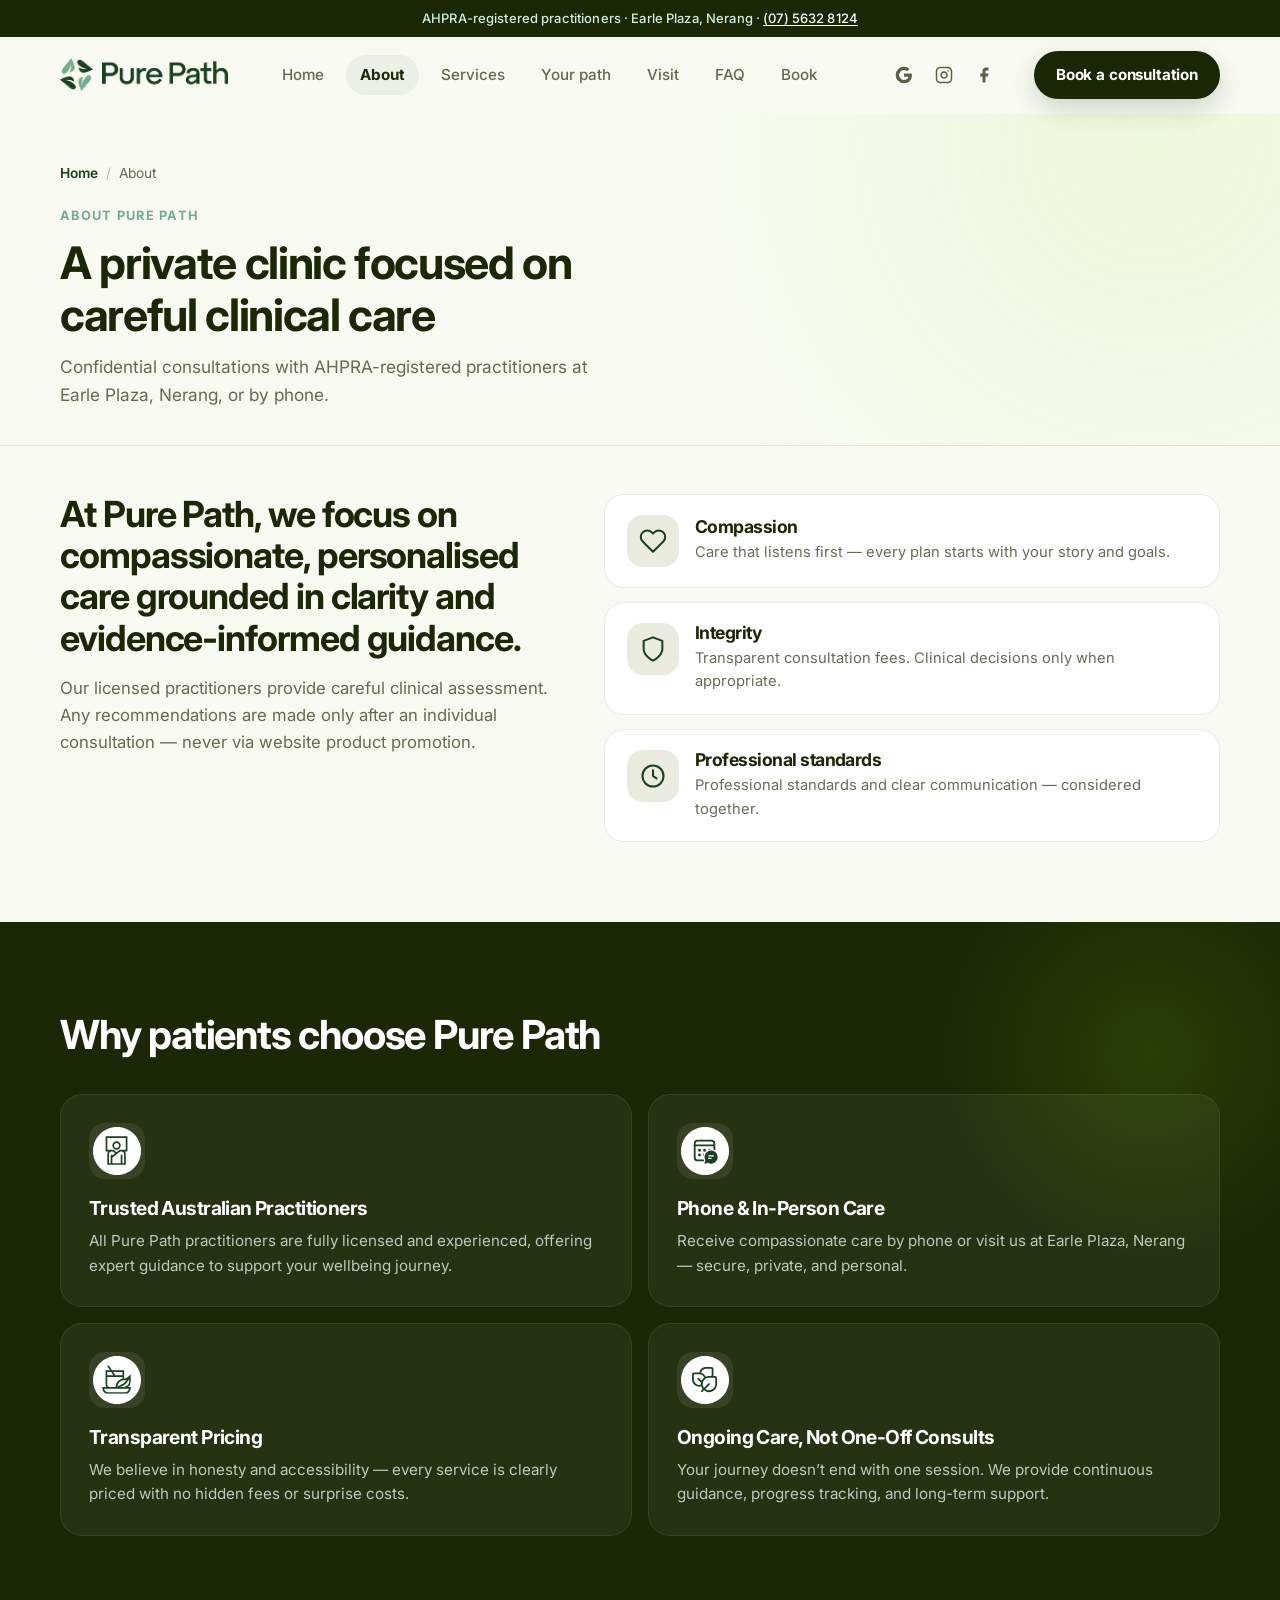
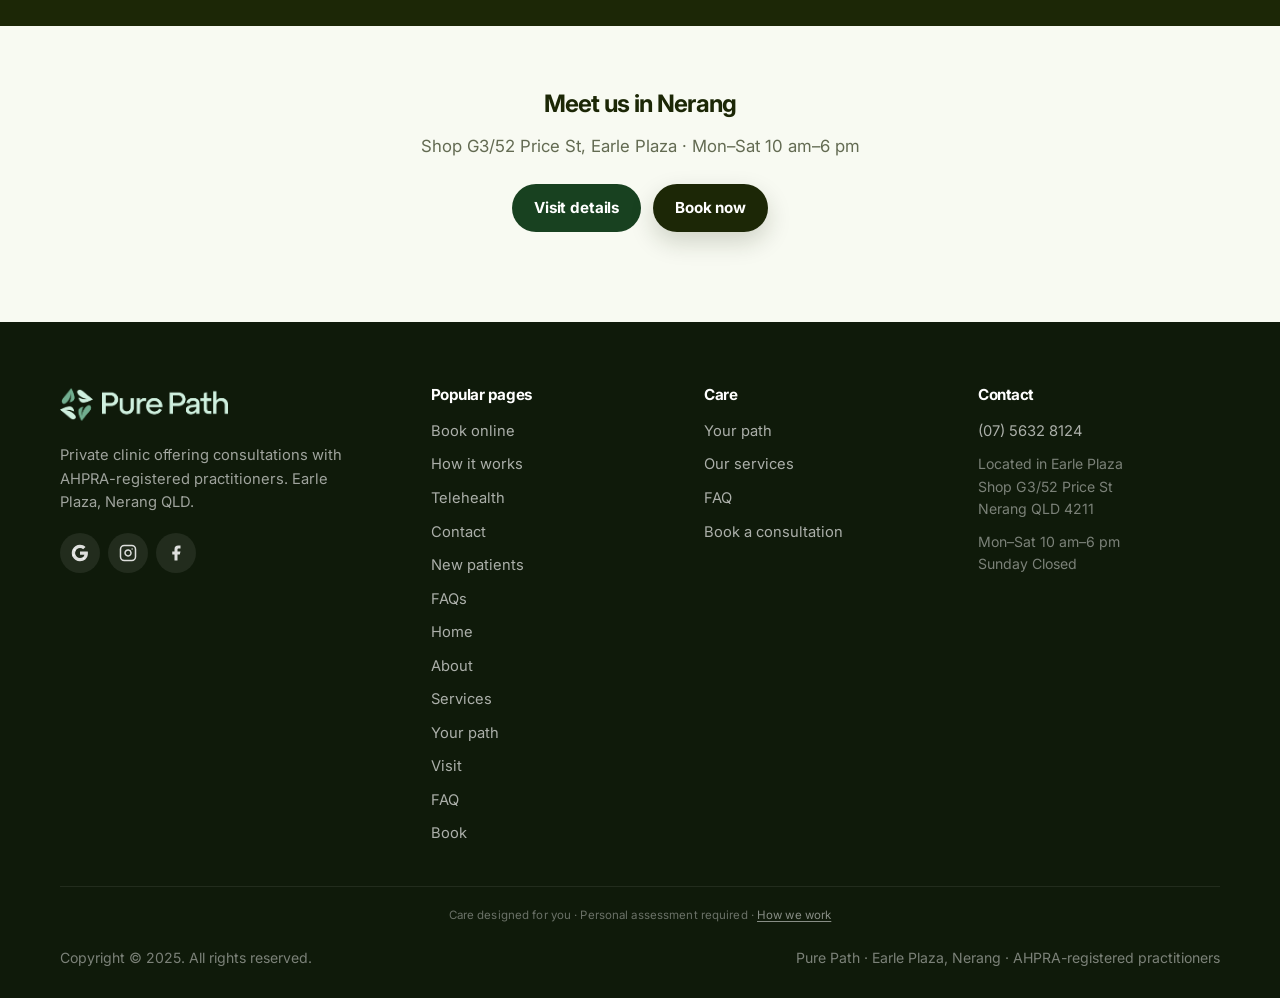
==== commit 856a15b3: "Add SEO sitelink pages, schema, keywords and expanded sitemap New Contact, How It Works, Telehealth," ====
--- a/about.html
+++ b/about.html
@@ -3,8 +3,8 @@
 <head>
   <meta charset="utf-8">
   <meta name="viewport" content="width=device-width, initial-scale=1">
-  <title>About Pure Path | Licensed Practitioners Nerang QLD</title>
-  <meta name="description" content="Learn about Pure Path — private clinical consultations with AHPRA-registered practitioners at Earle Plaza, Nerang. Call (07) 5632 8124.">
+  <title>About Pure Path | Private Telehealth Clinic Nerang Gold Coast</title>
+  <meta name="description" content="About Pure Path — private telehealth and clinic care in Nerang QLD with AHPRA-registered practitioners. Compassion, integrity, care designed for you.">
   <meta name="robots" content="index, follow">
   <link rel="canonical" href="https://leaflock420-weedman.github.io/purepath-clone/about.html">
   <meta property="og:type" content="website">
@@ -38,13 +38,13 @@
         <li><a href="book.html" data-nav>Book</a></li>
       </ul>
       <div class="nav-social" aria-label="Social media">
-        <a href="https://www.google.com/maps/search/?api=1&amp;query=Shop+G3%2F52+Price+St%2C+Nerang+QLD+4211" target="_blank" rel="noopener noreferrer" aria-label="Google Maps" title="Google">
+        <a href="https://www.google.com/maps/search/?api=1&amp;query=Pure+Path+52+Price+St+Nerang+QLD+4211" target="_blank" rel="noopener noreferrer" aria-label="Google Maps" title="Google">
           <svg width="18" height="18" viewBox="0 0 24 24" fill="currentColor" aria-hidden="true"><path d="M22.56 12.25c0-.78-.07-1.53-.2-2.25H12v4.26h5.92c-.26 1.37-1.04 2.53-2.21 3.31v2.77h3.57c2.08-1.92 3.28-4.74 3.28-8.09z"/><path d="M12 23c2.97 0 5.46-.98 7.28-2.66l-3.57-2.77c-.98.66-2.23 1.06-3.71 1.06-2.86 0-5.29-1.93-6.16-4.53H2.18v2.84C3.99 20.53 7.7 23 12 23z"/><path d="M5.84 14.09c-.22-.66-.35-1.36-.35-2.09s.13-1.43.35-2.09V7.07H2.18C1.43 8.55 1 10.22 1 12s.43 3.45 1.18 4.93l2.85-2.22.81-.62z"/><path d="M12 5.38c1.62 0 3.06.56 4.21 1.64l3.15-3.15C17.45 2.09 14.97 1 12 1 7.7 1 3.99 3.47 2.18 7.07l3.66 2.84c.87-2.6 3.3-4.53 6.16-4.53z"/></svg>
         </a>
-        <a href="https://www.instagram.com/" target="_blank" rel="noopener noreferrer" aria-label="Instagram" title="Instagram">
+        <a href="https://www.instagram.com/purepath_au/" target="_blank" rel="noopener noreferrer" aria-label="Instagram" title="Instagram">
           <svg width="18" height="18" viewBox="0 0 24 24" fill="none" stroke="currentColor" stroke-width="2" stroke-linecap="round" stroke-linejoin="round" aria-hidden="true"><rect x="2" y="2" width="20" height="20" rx="5"/><path d="M16 11.37A4 4 0 1 1 12.63 8 4 4 0 0 1 16 11.37z"/><line x1="17.5" y1="6.5" x2="17.51" y2="6.5"/></svg>
         </a>
-        <a href="https://www.facebook.com/" target="_blank" rel="noopener noreferrer" aria-label="Facebook" title="Facebook">
+        <a href="https://www.facebook.com/purepath.au/" target="_blank" rel="noopener noreferrer" aria-label="Facebook" title="Facebook">
           <svg width="18" height="18" viewBox="0 0 24 24" fill="currentColor" aria-hidden="true"><path d="M18 2h-3a5 5 0 0 0-5 5v3H7v4h3v8h4v-8h3l1-4h-4V7a1 1 0 0 1 1-1h3z"/></svg>
         </a>
       </div>
@@ -62,14 +62,17 @@
       <a href="faq.html" data-nav>FAQ</a>
       <a href="book.html" data-nav>Book</a>
       <div class="mobile-social">
-        <a href="https://www.google.com/maps/search/?api=1&amp;query=Shop+G3%2F52+Price+St%2C+Nerang+QLD+4211" target="_blank" rel="noopener noreferrer">Google</a>
-        <a href="https://www.instagram.com/" target="_blank" rel="noopener noreferrer">Instagram</a>
-        <a href="https://www.facebook.com/" target="_blank" rel="noopener noreferrer">Facebook</a>
+        <a href="https://www.google.com/maps/search/?api=1&amp;query=Pure+Path+52+Price+St+Nerang+QLD+4211" target="_blank" rel="noopener noreferrer">Google</a>
+        <a href="https://www.instagram.com/purepath_au/" target="_blank" rel="noopener noreferrer">Instagram</a>
+        <a href="https://www.facebook.com/purepath.au/" target="_blank" rel="noopener noreferrer">Facebook</a>
+        <a href="https://www.google.com/search?q=Pure+Path+Nerang+reviews" target="_blank" rel="noopener noreferrer">Google Reviews</a>
       </div>
       <a href="tel:+61756328124" class="btn btn-ghost">Call (07) 5632 8124</a>
       <a href="book.html" class="btn btn-primary">Book a consultation</a>
     </div>
-  </header>  <main>
+  </header>
+
+  <main>
     <section class="page-hero">
       <div class="container reveal">
         <nav class="breadcrumb" aria-label="Breadcrumb">
@@ -153,7 +156,9 @@
         <a href="book.html" class="btn btn-primary" style="margin-left:8px;">Book now</a>
       </div>
     </section>
-  </main>  <footer class="site-footer">
+  </main>
+
+  <footer class="site-footer">
     <div class="container footer-grid">
       <div class="footer-brand">
         <a href="index.html" class="logo light" aria-label="Pure Path home">
@@ -161,19 +166,26 @@
         </a>
         <p>Private clinic offering consultations with AHPRA-registered practitioners. Earle Plaza, Nerang QLD.</p>
         <div class="footer-social" aria-label="Social media">
-          <a href="https://www.google.com/maps/search/?api=1&amp;query=Shop+G3%2F52+Price+St%2C+Nerang+QLD+4211" target="_blank" rel="noopener noreferrer" aria-label="Google Maps">
+          <a href="https://www.google.com/maps/search/?api=1&amp;query=Pure+Path+52+Price+St+Nerang+QLD+4211" target="_blank" rel="noopener noreferrer" aria-label="Google Maps">
             <svg width="18" height="18" viewBox="0 0 24 24" fill="currentColor" aria-hidden="true"><path d="M22.56 12.25c0-.78-.07-1.53-.2-2.25H12v4.26h5.92c-.26 1.37-1.04 2.53-2.21 3.31v2.77h3.57c2.08-1.92 3.28-4.74 3.28-8.09z"/><path d="M12 23c2.97 0 5.46-.98 7.28-2.66l-3.57-2.77c-.98.66-2.23 1.06-3.71 1.06-2.86 0-5.29-1.93-6.16-4.53H2.18v2.84C3.99 20.53 7.7 23 12 23z"/><path d="M5.84 14.09c-.22-.66-.35-1.36-.35-2.09s.13-1.43.35-2.09V7.07H2.18C1.43 8.55 1 10.22 1 12s.43 3.45 1.18 4.93l2.85-2.22.81-.62z"/><path d="M12 5.38c1.62 0 3.06.56 4.21 1.64l3.15-3.15C17.45 2.09 14.97 1 12 1 7.7 1 3.99 3.47 2.18 7.07l3.66 2.84c.87-2.6 3.3-4.53 6.16-4.53z"/></svg>
           </a>
-          <a href="https://www.instagram.com/" target="_blank" rel="noopener noreferrer" aria-label="Instagram">
+          <a href="https://www.instagram.com/purepath_au/" target="_blank" rel="noopener noreferrer" aria-label="Instagram">
             <svg width="18" height="18" viewBox="0 0 24 24" fill="none" stroke="currentColor" stroke-width="2" stroke-linecap="round" stroke-linejoin="round" aria-hidden="true"><rect x="2" y="2" width="20" height="20" rx="5"/><path d="M16 11.37A4 4 0 1 1 12.63 8 4 4 0 0 1 16 11.37z"/><line x1="17.5" y1="6.5" x2="17.51" y2="6.5"/></svg>
           </a>
-          <a href="https://www.facebook.com/" target="_blank" rel="noopener noreferrer" aria-label="Facebook">
+          <a href="https://www.facebook.com/purepath.au/" target="_blank" rel="noopener noreferrer" aria-label="Facebook">
             <svg width="18" height="18" viewBox="0 0 24 24" fill="currentColor" aria-hidden="true"><path d="M18 2h-3a5 5 0 0 0-5 5v3H7v4h3v8h4v-8h3l1-4h-4V7a1 1 0 0 1 1-1h3z"/></svg>
           </a>
         </div>
       </div>
       <div class="footer-col">
-        <h4>Navigate</h4>
+        <h4>Popular pages</h4>
+        <a href="book.html">Book online</a>
+        <a href="how-it-works.html">How it works</a>
+        <a href="telehealth.html">Telehealth</a>
+        <a href="contact.html">Contact</a>
+        <a href="new-patients.html">New patients</a>
+        <a href="faq.html">FAQs</a>
+        <span hidden></span>
         <a href="index.html">Home</a>
         <a href="about.html">About</a>
         <a href="services.html">Services</a>
--- a/styles.css
+++ b/styles.css
@@ -1771,7 +1771,7 @@
   }
 }
 
-/* Tiny footer disclaimer */
+/* Calendly booking (homepage) */ .calendly-section {   padding: 56px 0 72px;   background: var(--white);   border-block: 1px solid var(--line); }  .calendly-head {   text-align: center;   margin-inline: auto;   margin-bottom: 28px; }  .calendly-shell {   max-width: 920px;   margin-inline: auto;   background: var(--cream);   border: 1px solid var(--line);   border-radius: 24px;   padding: 12px 12px 8px;   box-shadow: var(--shadow-sm);   overflow: hidden; }  .calendly-inline-widget {   width: 100% !important;   min-width: 0 !important;   height: 720px !important; }  .calendly-fallback {   text-align: center;   font-size: 0.88rem;   color: var(--muted);   padding: 8px 12px 14px; }  .calendly-fallback a {   color: var(--green-deep);   font-weight: 600;   text-decoration: underline;   text-underline-offset: 2px; }  @media (max-width: 809px) {   .calendly-section {     padding: 40px 0 52px;   }    .calendly-shell {     border-radius: 18px;     padding: 8px 6px 4px;   }    .calendly-inline-widget {     height: 680px !important;   } }  @media (max-width: 480px) {   .calendly-inline-widget {     height: 640px !important;   } }  /* Tiny footer disclaimer */
 .site-disclaimer {
   width: min(100% - 40px, var(--container));
   margin: 20px auto 0;
@@ -1964,4 +1964,282 @@
 }
 @media (max-width: 900px) {
   .team-grid { grid-template-columns: 1fr; }
+}
+/* ---- Social rows on cards / profiles ---- */
+.card-social,
+.profile-social-row {
+  display: flex;
+  flex-wrap: wrap;
+  gap: 8px;
+  margin-top: 12px;
+}
+
+.card-social a {
+  font-size: 0.78rem;
+  font-weight: 600;
+  color: var(--green-deep);
+  text-decoration: underline;
+  text-underline-offset: 2px;
+}
+
+.card-social a:hover {
+  color: var(--green-ink);
+}
+
+.profile-social-row {
+  margin-top: 16px;
+}
+
+.profile-social-row .social-btn {
+  font-size: 0.82rem;
+  padding: 8px 12px;
+}
+
+/* ---- Responsive: fluid type + layout safety ---- */
+html {
+  -webkit-text-size-adjust: 100%;
+  text-size-adjust: 100%;
+}
+
+img, video, svg {
+  max-width: 100%;
+  height: auto;
+}
+
+.hero-actions,
+.social-row,
+.stat-pills,
+.profile-badge-row,
+.service-chips {
+  max-width: 100%;
+}
+
+.hero-actions .btn,
+.profile-cta .btn {
+  max-width: 100%;
+}
+
+/* Tablets */
+@media (max-width: 1024px) {
+  .team-grid {
+    grid-template-columns: 1fr 1fr;
+  }
+
+  .profile-layout {
+    grid-template-columns: 1fr;
+    gap: 28px;
+  }
+
+  .profile-photo-wrap {
+    position: static;
+    max-width: 420px;
+    margin-inline: auto;
+  }
+
+  .care-inner {
+    grid-template-columns: 1fr;
+  }
+
+  .book-grid,
+  .faq-grid,
+  .about-grid,
+  .hero-grid {
+    grid-template-columns: 1fr;
+  }
+
+  .service-grid {
+    grid-template-columns: 1fr 1fr;
+  }
+
+  .steps {
+    grid-template-columns: 1fr;
+  }
+
+  .why-grid {
+    grid-template-columns: 1fr 1fr;
+  }
+
+  .visit-grid {
+    grid-template-columns: 1fr;
+  }
+
+  .footer-grid {
+    grid-template-columns: 1fr 1fr;
+  }
+}
+
+/* Phones / small tablets */
+@media (max-width: 809px) {
+  :root {
+    --header-h: 64px;
+  }
+
+  .container {
+    width: min(100% - 28px, var(--container));
+  }
+
+  .top-bar {
+    font-size: 11px;
+    padding: 7px 12px;
+    line-height: 1.35;
+  }
+
+  .logo-img {
+    height: 28px;
+    max-width: min(140px, 48vw);
+  }
+
+  .nav {
+    min-height: var(--header-h);
+    gap: 12px;
+  }
+
+  .hero {
+    padding: 28px 0 48px;
+  }
+
+  .hero h1,
+  .page-hero h1,
+  .profile-content h1 {
+    font-size: clamp(1.75rem, 7.5vw, 2.35rem);
+    max-width: none;
+  }
+
+  .lead {
+    font-size: 1rem;
+  }
+
+  .hero-actions {
+    flex-direction: column;
+    align-items: stretch;
+  }
+
+  .hero-actions .btn,
+  .btn-lg {
+    width: 100%;
+    justify-content: center;
+  }
+
+  .price-card {
+    position: static;
+    max-width: none;
+    margin-top: 0;
+    border-radius: 0 0 22px 22px;
+  }
+
+  .hero-frame {
+    aspect-ratio: auto;
+  }
+
+  .hero-main-img {
+    aspect-ratio: 4 / 3;
+    width: 100%;
+    object-fit: cover;
+  }
+
+  .team-grid,
+  .service-grid,
+  .why-grid,
+  .approach-grid,
+  .footer-grid,
+  .field-row {
+    grid-template-columns: 1fr;
+  }
+
+  .intro-inner {
+    flex-direction: column;
+    align-items: stretch;
+    padding: 20px;
+    gap: 16px;
+  }
+
+  .intro-inner .btn {
+    width: 100%;
+    text-align: center;
+  }
+
+  .page-hero {
+    padding: 32px 0 28px;
+  }
+
+  .page-section,
+  .about,
+  .how,
+  .services,
+  .faq,
+  .visit {
+    padding-left: 0;
+    padding-right: 0;
+  }
+
+  .book-form {
+    padding: 22px 18px;
+  }
+
+  .profile-cta .hero-actions {
+    flex-direction: column;
+  }
+
+  .visit-social {
+    flex-direction: column;
+    align-items: stretch;
+  }
+
+  .social-row {
+    width: 100%;
+  }
+
+  .social-btn {
+    flex: 1 1 calc(50% - 8px);
+    justify-content: center;
+    text-align: center;
+  }
+
+  .footer-bottom {
+    flex-direction: column;
+    text-align: center;
+  }
+
+  .site-disclaimer {
+    width: min(100% - 28px, var(--container));
+    padding: 0 4px;
+  }
+
+  /* Prevent horizontal scroll */
+  body {
+    overflow-x: hidden;
+  }
+
+  .pill-row {
+    gap: 6px;
+  }
+
+  .pill {
+    font-size: 0.78rem;
+    padding: 6px 10px;
+  }
+}
+
+/* Small phones */
+@media (max-width: 380px) {
+  .logo-img {
+    height: 24px;
+    max-width: 120px;
+  }
+
+  .social-btn {
+    flex: 1 1 100%;
+  }
+
+  .trust-row {
+    flex-direction: column;
+    align-items: flex-start;
+  }
+}
+
+/* Large desktops */
+@media (min-width: 1400px) {
+  :root {
+    --container: 1200px;
+  }
 }
